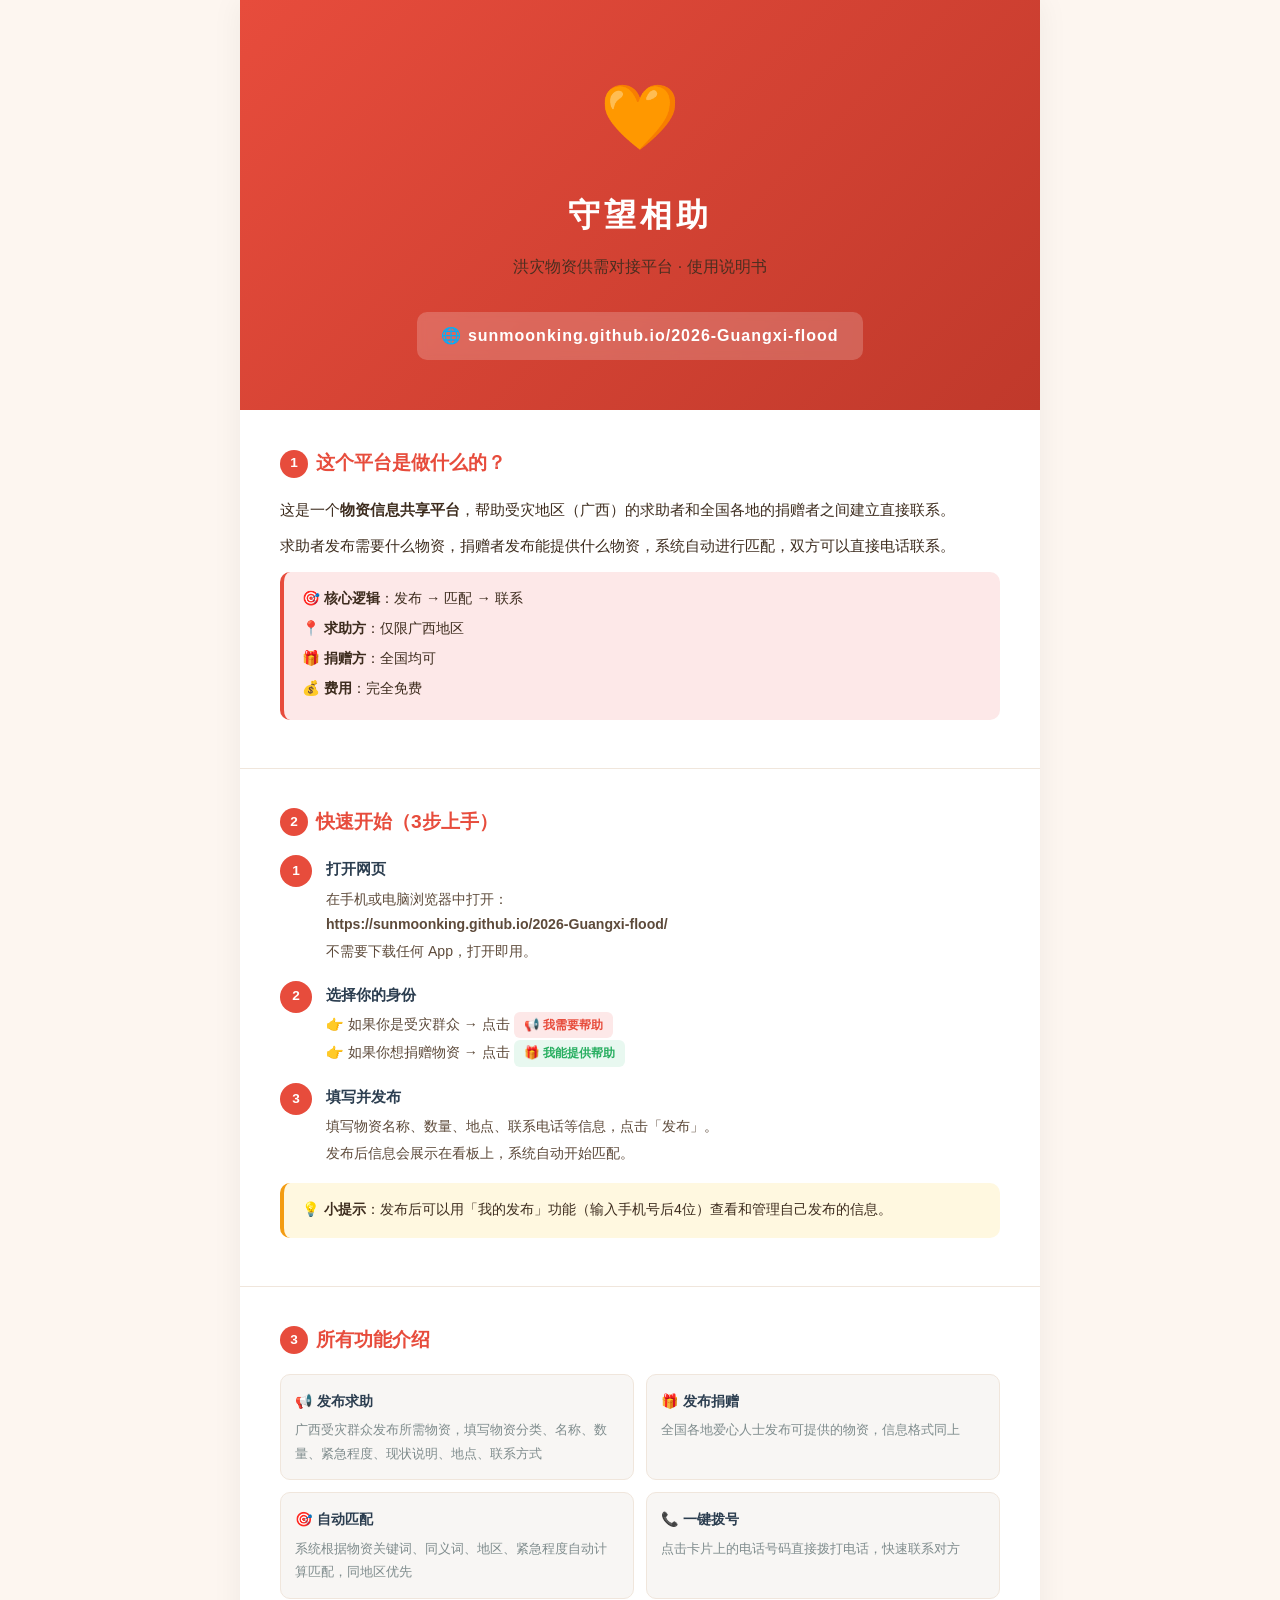
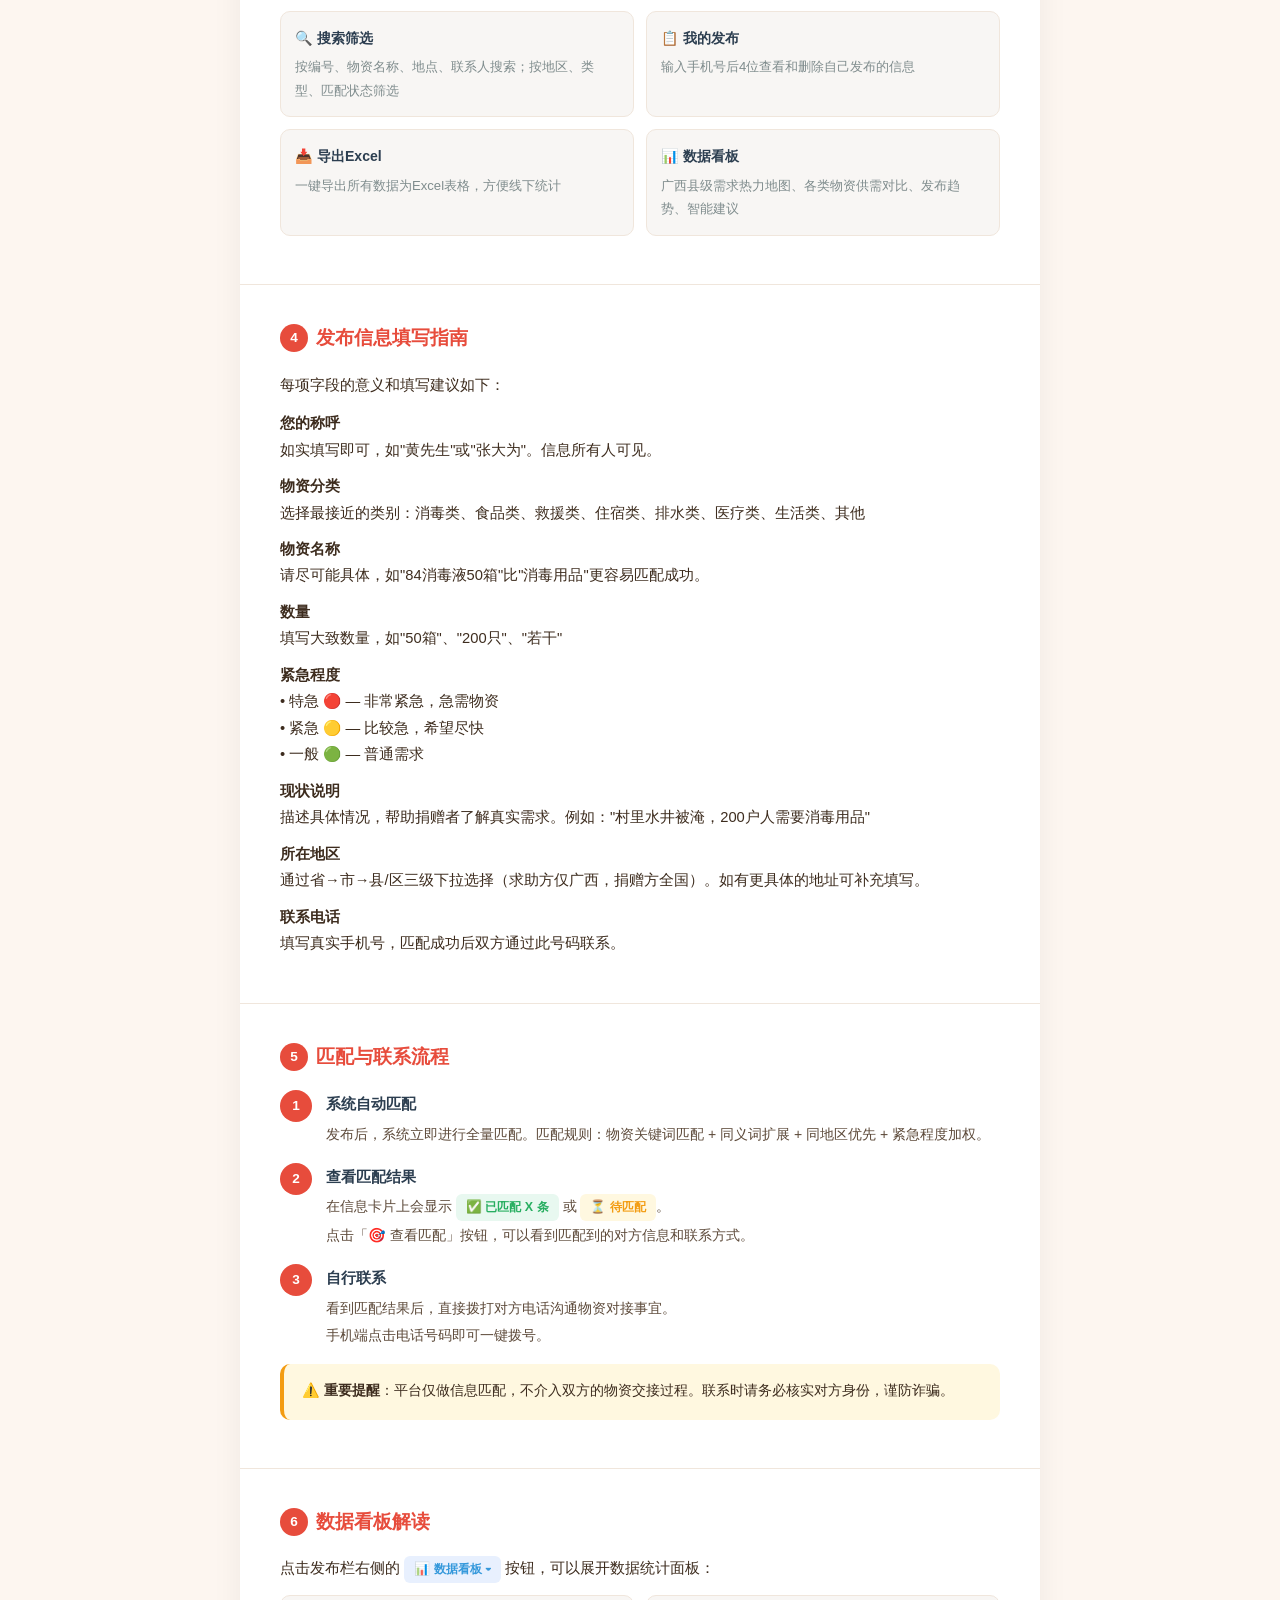
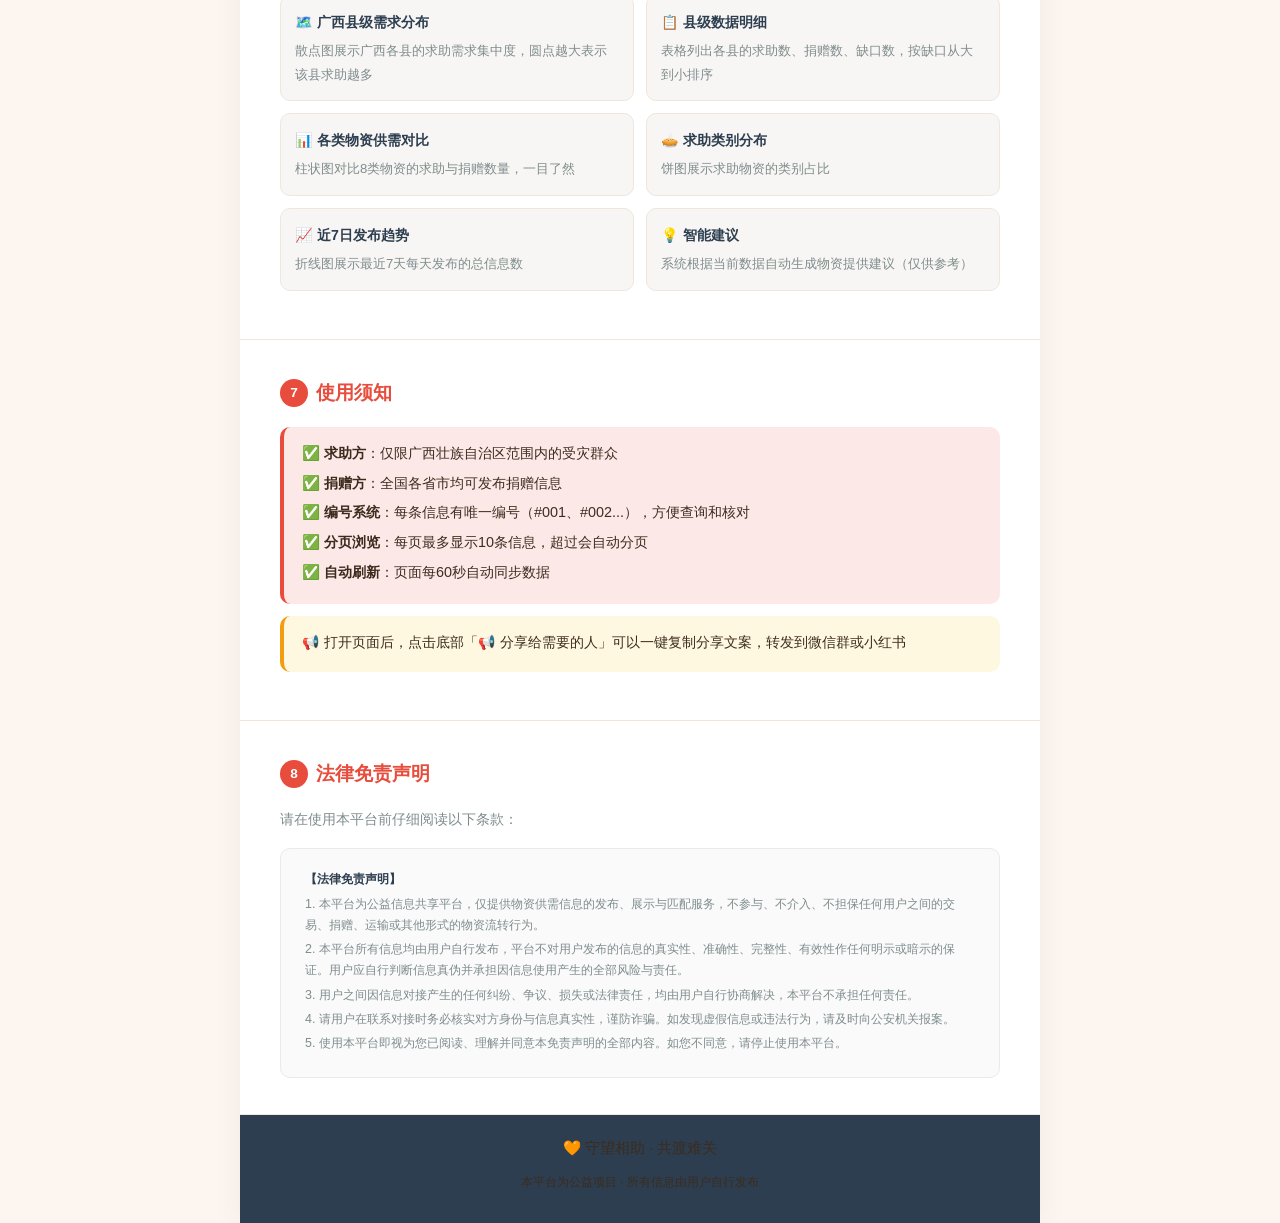
==== guide.html @ c0a6be1d "Add files via upload" ====
<!DOCTYPE html>
<html lang="zh-CN">
<head>
    <meta charset="UTF-8">
    <meta name="viewport" content="width=device-width, initial-scale=1.0">
    <title>使用指南 · 守望相助 · 洪灾供需对接平台</title>
    <style>
        * { margin: 0; padding: 0; box-sizing: border-box; }
        body {
            font-family: -apple-system, BlinkMacSystemFont, "PingFang SC", "Microsoft YaHei", sans-serif;
            background: #fdf6f0;
            color: #2c3e50;
            line-height: 1.8;
            padding: 0;
        }
        .page {
            max-width: 800px;
            margin: 0 auto;
            background: #fff;
            box-shadow: 0 0 30px rgba(0,0,0,0.06);
        }

        /* ===== Cover ===== */
        .cover {
            background: linear-gradient(135deg, #e74c3c, #c0392b);
            color: #fff;
            padding: 60px 40px 50px;
            text-align: center;
        }
        .cover-icon { font-size: 4rem; margin-bottom: 12px; }
        .cover h1 { font-size: 2rem; letter-spacing: 4px; font-weight: 800; margin-bottom: 8px; }
        .cover p { font-size: 1rem; opacity: 0.9; line-height: 1.8; }
        .cover .url-box {
            display: inline-block;
            margin-top: 20px;
            padding: 10px 24px;
            background: rgba(255,255,255,0.2);
            border-radius: 10px;
            font-size: 1rem;
            font-weight: 600;
            letter-spacing: 1px;
            backdrop-filter: blur(4px);
        }

        /* ===== Section ===== */
        .section { padding: 36px 40px; border-bottom: 1px solid #f0e6dc; }
        .section:last-child { border-bottom: none; }
        .section-title {
            font-size: 1.2rem;
            font-weight: 800;
            color: #e74c3c;
            margin-bottom: 16px;
            display: flex;
            align-items: center;
            gap: 8px;
        }
        .section-title .num {
            display: inline-flex;
            align-items: center;
            justify-content: center;
            width: 28px; height: 28px;
            background: #e74c3c;
            color: #fff;
            border-radius: 50%;
            font-size: 0.85rem;
            font-weight: 700;
        }
        .section-sub { font-size: 0.95rem; color: #7f8c8d; margin-bottom: 12px; }

        /* ===== Content ===== */
        p { font-size: 0.92rem; margin-bottom: 10px; color: #3d2c1e; }
        .highlight { background: #fde8e8; padding: 14px 18px; border-radius: 10px; margin: 12px 0; border-left: 4px solid #e74c3c; }
        .highlight p { margin-bottom: 4px; font-size: 0.9rem; }

        /* ===== Step ===== */
        .step { display: flex; gap: 14px; margin-bottom: 14px; align-items: flex-start; }
        .step-num {
            min-width: 32px; height: 32px;
            background: #e74c3c; color: #fff;
            border-radius: 50%;
            display: flex; align-items: center; justify-content: center;
            font-size: 0.85rem; font-weight: 700;
            flex-shrink: 0;
        }
        .step-content { flex: 1; }
        .step-content h4 { font-size: 0.95rem; font-weight: 700; margin-bottom: 4px; color: #2c3e50; }
        .step-content p { font-size: 0.88rem; color: #5d4a3a; margin-bottom: 2px; }

        /* ===== Badge ===== */
        .badge { display: inline-block; padding: 2px 10px; border-radius: 6px; font-size: 0.78rem; font-weight: 700; }
        .badge-red { background: #fde8e8; color: #e74c3c; }
        .badge-green { background: #e8f8f0; color: #27ae60; }
        .badge-yellow { background: #fff8e0; color: #f39c12; }
        .badge-blue { background: #e8f0fe; color: #3498db; }

        /* ===== Feature Grid ===== */
        .feature-grid { display: grid; grid-template-columns: 1fr 1fr; gap: 12px; margin: 12px 0; }
        .feature-card {
            background: #f8f6f4;
            border-radius: 10px;
            padding: 14px;
            border: 1px solid #f0e6dc;
        }
        .feature-card h5 { font-size: 0.88rem; font-weight: 700; margin-bottom: 4px; }
        .feature-card p { font-size: 0.82rem; color: #7f8c8d; margin-bottom: 0; }

        /* ===== Tip ===== */
        .tip {
            background: #fff8e0;
            padding: 14px 18px;
            border-radius: 10px;
            margin: 12px 0;
            border-left: 4px solid #f39c12;
        }
        .tip p { font-size: 0.88rem; margin-bottom: 2px; }

        /* ===== Disclaimer ===== */
        .disclaimer {
            background: #fafafa;
            padding: 20px 24px;
            border-radius: 10px;
            border: 1px solid #e8eaed;
            margin-top: 16px;
        }
        .disclaimer p { font-size: 0.78rem; color: #7f8c8d; line-height: 1.7; margin-bottom: 3px; }
        .disclaimer strong { color: #2c3e50; }

        /* ===== Footer ===== */
        .guide-footer {
            background: #2c3e50;
            color: rgba(255,255,255,0.7);
            text-align: center;
            padding: 20px;
            font-size: 0.82rem;
        }

        @media (max-width: 500px) {
            .section { padding: 24px 20px; }
            .cover { padding: 40px 20px; }
            .feature-grid { grid-template-columns: 1fr; }
        }
    </style>
</head>
<body>
    <div class="page">

        <!-- ====== 封面 ====== -->
        <div class="cover">
            <div class="cover-icon">🧡</div>
            <h1>守望相助</h1>
            <p>洪灾物资供需对接平台 · 使用说明书</p>
            <div class="url-box">🌐 sunmoonking.github.io/2026-Guangxi-flood</div>
        </div>

        <!-- ====== 1. 平台简介 ====== -->
        <div class="section">
            <div class="section-title"><span class="num">1</span> 这个平台是做什么的？</div>
            <p>这是一个<strong>物资信息共享平台</strong>，帮助受灾地区（广西）的求助者和全国各地的捐赠者之间建立直接联系。</p>
            <p>求助者发布需要什么物资，捐赠者发布能提供什么物资，系统自动进行匹配，双方可以直接电话联系。</p>
            <div class="highlight">
                <p>🎯 <strong>核心逻辑</strong>：发布 → 匹配 → 联系</p>
                <p>📍 <strong>求助方</strong>：仅限广西地区</p>
                <p>🎁 <strong>捐赠方</strong>：全国均可</p>
                <p>💰 <strong>费用</strong>：完全免费</p>
            </div>
        </div>

        <!-- ====== 2. 快速开始 ====== -->
        <div class="section">
            <div class="section-title"><span class="num">2</span> 快速开始（3步上手）</div>

            <div class="step">
                <div class="step-num">1</div>
                <div class="step-content">
                    <h4>打开网页</h4>
                    <p>在手机或电脑浏览器中打开：<br><strong>https://sunmoonking.github.io/2026-Guangxi-flood/</strong></p>
                    <p>不需要下载任何 App，打开即用。</p>
                </div>
            </div>

            <div class="step">
                <div class="step-num">2</div>
                <div class="step-content">
                    <h4>选择你的身份</h4>
                    <p>👉 如果你是受灾群众 → 点击 <span class="badge badge-red">📢 我需要帮助</span></p>
                    <p>👉 如果你想捐赠物资 → 点击 <span class="badge badge-green">🎁 我能提供帮助</span></p>
                </div>
            </div>

            <div class="step">
                <div class="step-num">3</div>
                <div class="step-content">
                    <h4>填写并发布</h4>
                    <p>填写物资名称、数量、地点、联系电话等信息，点击「发布」。</p>
                    <p>发布后信息会展示在看板上，系统自动开始匹配。</p>
                </div>
            </div>

            <div class="tip">
                <p>💡 <strong>小提示</strong>：发布后可以用「我的发布」功能（输入手机号后4位）查看和管理自己发布的信息。</p>
            </div>
        </div>

        <!-- ====== 3. 完整功能一览 ====== -->
        <div class="section">
            <div class="section-title"><span class="num">3</span> 所有功能介绍</div>
            <div class="feature-grid">
                <div class="feature-card">
                    <h5>📢 发布求助</h5>
                    <p>广西受灾群众发布所需物资，填写物资分类、名称、数量、紧急程度、现状说明、地点、联系方式</p>
                </div>
                <div class="feature-card">
                    <h5>🎁 发布捐赠</h5>
                    <p>全国各地爱心人士发布可提供的物资，信息格式同上</p>
                </div>
                <div class="feature-card">
                    <h5>🎯 自动匹配</h5>
                    <p>系统根据物资关键词、同义词、地区、紧急程度自动计算匹配，同地区优先</p>
                </div>
                <div class="feature-card">
                    <h5>📞 一键拨号</h5>
                    <p>点击卡片上的电话号码直接拨打电话，快速联系对方</p>
                </div>
                <div class="feature-card">
                    <h5>🔍 搜索筛选</h5>
                    <p>按编号、物资名称、地点、联系人搜索；按地区、类型、匹配状态筛选</p>
                </div>
                <div class="feature-card">
                    <h5>📋 我的发布</h5>
                    <p>输入手机号后4位查看和删除自己发布的信息</p>
                </div>
                <div class="feature-card">
                    <h5>📥 导出Excel</h5>
                    <p>一键导出所有数据为Excel表格，方便线下统计</p>
                </div>
                <div class="feature-card">
                    <h5>📊 数据看板</h5>
                    <p>广西县级需求热力地图、各类物资供需对比、发布趋势、智能建议</p>
                </div>
            </div>
        </div>

        <!-- ====== 4. 发布填写说明 ====== -->
        <div class="section">
            <div class="section-title"><span class="num">4</span> 发布信息填写指南</div>
            <p>每项字段的意义和填写建议如下：</p>

            <div style="margin-top:12px;">
                <p><strong>您的称呼</strong><br>如实填写即可，如"黄先生"或"张大为"。信息所有人可见。</p>
            </div>
            <div style="margin-top:10px;">
                <p><strong>物资分类</strong><br>选择最接近的类别：消毒类、食品类、救援类、住宿类、排水类、医疗类、生活类、其他</p>
            </div>
            <div style="margin-top:10px;">
                <p><strong>物资名称</strong><br>请尽可能具体，如"84消毒液50箱"比"消毒用品"更容易匹配成功。</p>
            </div>
            <div style="margin-top:10px;">
                <p><strong>数量</strong><br>填写大致数量，如"50箱"、"200只"、"若干"</p>
            </div>
            <div style="margin-top:10px;">
                <p><strong>紧急程度</strong><br>• 特急 🔴 — 非常紧急，急需物资<br>• 紧急 🟡 — 比较急，希望尽快<br>• 一般 🟢 — 普通需求</p>
            </div>
            <div style="margin-top:10px;">
                <p><strong>现状说明</strong><br>描述具体情况，帮助捐赠者了解真实需求。例如："村里水井被淹，200户人需要消毒用品"</p>
            </div>
            <div style="margin-top:10px;">
                <p><strong>所在地区</strong><br>通过省→市→县/区三级下拉选择（求助方仅广西，捐赠方全国）。如有更具体的地址可补充填写。</p>
            </div>
            <div style="margin-top:10px;">
                <p><strong>联系电话</strong><br>填写真实手机号，匹配成功后双方通过此号码联系。</p>
            </div>
        </div>

        <!-- ====== 5. 匹配与联系 ====== -->
        <div class="section">
            <div class="section-title"><span class="num">5</span> 匹配与联系流程</div>

            <div class="step">
                <div class="step-num">1</div>
                <div class="step-content">
                    <h4>系统自动匹配</h4>
                    <p>发布后，系统立即进行全量匹配。匹配规则：物资关键词匹配 + 同义词扩展 + 同地区优先 + 紧急程度加权。</p>
                </div>
            </div>
            <div class="step">
                <div class="step-num">2</div>
                <div class="step-content">
                    <h4>查看匹配结果</h4>
                    <p>在信息卡片上会显示 <span class="badge badge-green">✅ 已匹配 X 条</span> 或 <span class="badge badge-yellow">⏳ 待匹配</span>。</p>
                    <p>点击「🎯 查看匹配」按钮，可以看到匹配到的对方信息和联系方式。</p>
                </div>
            </div>
            <div class="step">
                <div class="step-num">3</div>
                <div class="step-content">
                    <h4>自行联系</h4>
                    <p>看到匹配结果后，直接拨打对方电话沟通物资对接事宜。</p>
                    <p>手机端点击电话号码即可一键拨号。</p>
                </div>
            </div>

            <div class="tip">
                <p>⚠️ <strong>重要提醒</strong>：平台仅做信息匹配，不介入双方的物资交接过程。联系时请务必核实对方身份，谨防诈骗。</p>
            </div>
        </div>

        <!-- ====== 6. 数据看板 ====== -->
        <div class="section">
            <div class="section-title"><span class="num">6</span> 数据看板解读</div>
            <p>点击发布栏右侧的 <span class="badge badge-blue">📊 数据看板 ▾</span> 按钮，可以展开数据统计面板：</p>

            <div class="feature-grid">
                <div class="feature-card">
                    <h5>🗺️ 广西县级需求分布</h5>
                    <p>散点图展示广西各县的求助需求集中度，圆点越大表示该县求助越多</p>
                </div>
                <div class="feature-card">
                    <h5>📋 县级数据明细</h5>
                    <p>表格列出各县的求助数、捐赠数、缺口数，按缺口从大到小排序</p>
                </div>
                <div class="feature-card">
                    <h5>📊 各类物资供需对比</h5>
                    <p>柱状图对比8类物资的求助与捐赠数量，一目了然</p>
                </div>
                <div class="feature-card">
                    <h5>🥧 求助类别分布</h5>
                    <p>饼图展示求助物资的类别占比</p>
                </div>
                <div class="feature-card">
                    <h5>📈 近7日发布趋势</h5>
                    <p>折线图展示最近7天每天发布的总信息数</p>
                </div>
                <div class="feature-card">
                    <h5>💡 智能建议</h5>
                    <p>系统根据当前数据自动生成物资提供建议（仅供参考）</p>
                </div>
            </div>
        </div>

        <!-- ====== 7. 重要提醒 ====== -->
        <div class="section">
            <div class="section-title"><span class="num">7</span> 使用须知</div>

            <div class="highlight">
                <p>✅ <strong>求助方</strong>：仅限广西壮族自治区范围内的受灾群众</p>
                <p>✅ <strong>捐赠方</strong>：全国各省市均可发布捐赠信息</p>
                <p>✅ <strong>编号系统</strong>：每条信息有唯一编号（#001、#002...），方便查询和核对</p>
                <p>✅ <strong>分页浏览</strong>：每页最多显示10条信息，超过会自动分页</p>
                <p>✅ <strong>自动刷新</strong>：页面每60秒自动同步数据</p>
            </div>

            <div class="tip">
                <p>📢 打开页面后，点击底部「📢 分享给需要的人」可以一键复制分享文案，转发到微信群或小红书</p>
            </div>
        </div>

        <!-- ====== 8. 法律免责声明 ====== -->
        <div class="section">
            <div class="section-title"><span class="num">8</span> 法律免责声明</div>
            <p style="font-size:0.88rem; color:#7f8c8d;">请在使用本平台前仔细阅读以下条款：</p>

            <div class="disclaimer">
                <p><strong>【法律免责声明】</strong></p>
                <p>1. 本平台为公益信息共享平台，仅提供物资供需信息的发布、展示与匹配服务，不参与、不介入、不担保任何用户之间的交易、捐赠、运输或其他形式的物资流转行为。</p>
                <p>2. 本平台所有信息均由用户自行发布，平台不对用户发布的信息的真实性、准确性、完整性、有效性作任何明示或暗示的保证。用户应自行判断信息真伪并承担因信息使用产生的全部风险与责任。</p>
                <p>3. 用户之间因信息对接产生的任何纠纷、争议、损失或法律责任，均由用户自行协商解决，本平台不承担任何责任。</p>
                <p>4. 请用户在联系对接时务必核实对方身份与信息真实性，谨防诈骗。如发现虚假信息或违法行为，请及时向公安机关报案。</p>
                <p>5. 使用本平台即视为您已阅读、理解并同意本免责声明的全部内容。如您不同意，请停止使用本平台。</p>
            </div>
        </div>

        <!-- ====== 页脚 ====== -->
        <div class="guide-footer">
            <p>🧡 守望相助 · 共渡难关</p>
            <p style="margin-top:4px; font-size:0.75rem;">本平台为公益项目 · 所有信息由用户自行发布</p>
        </div>

    </div>
</body>
</html>
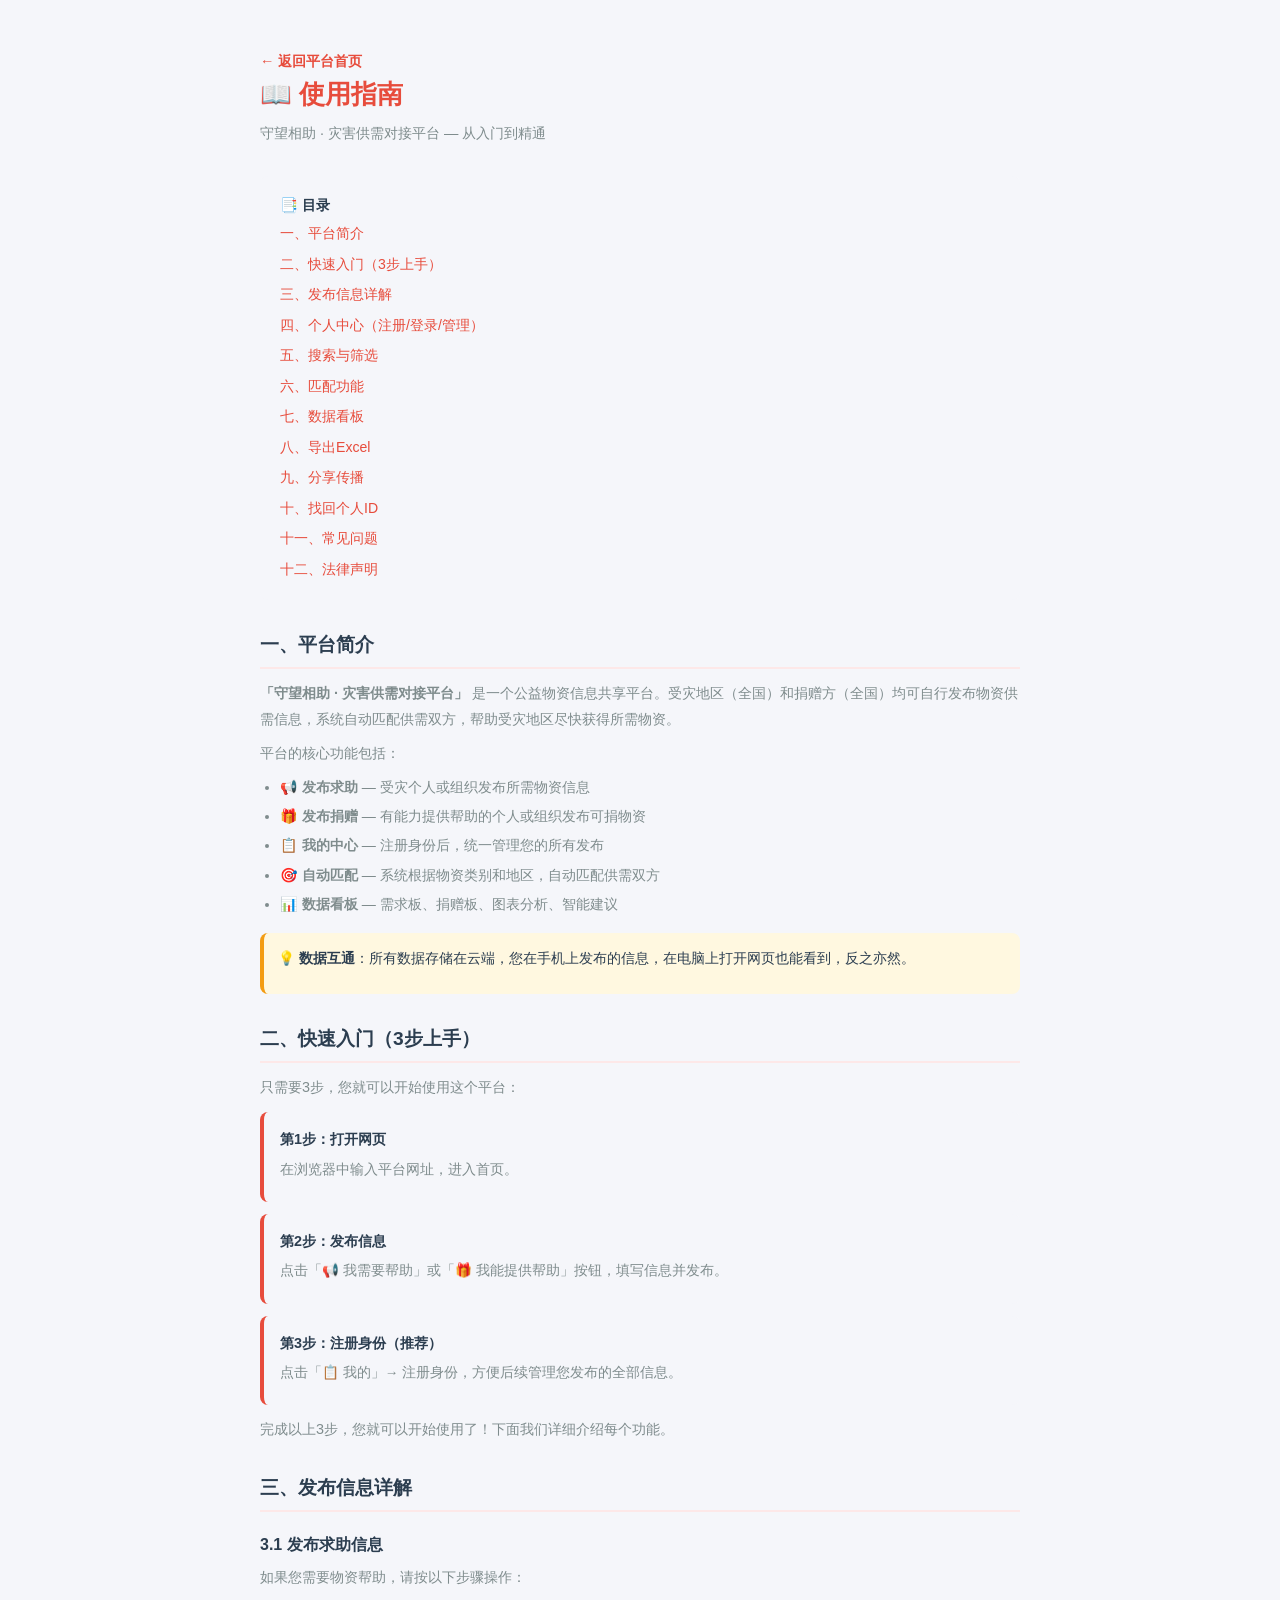
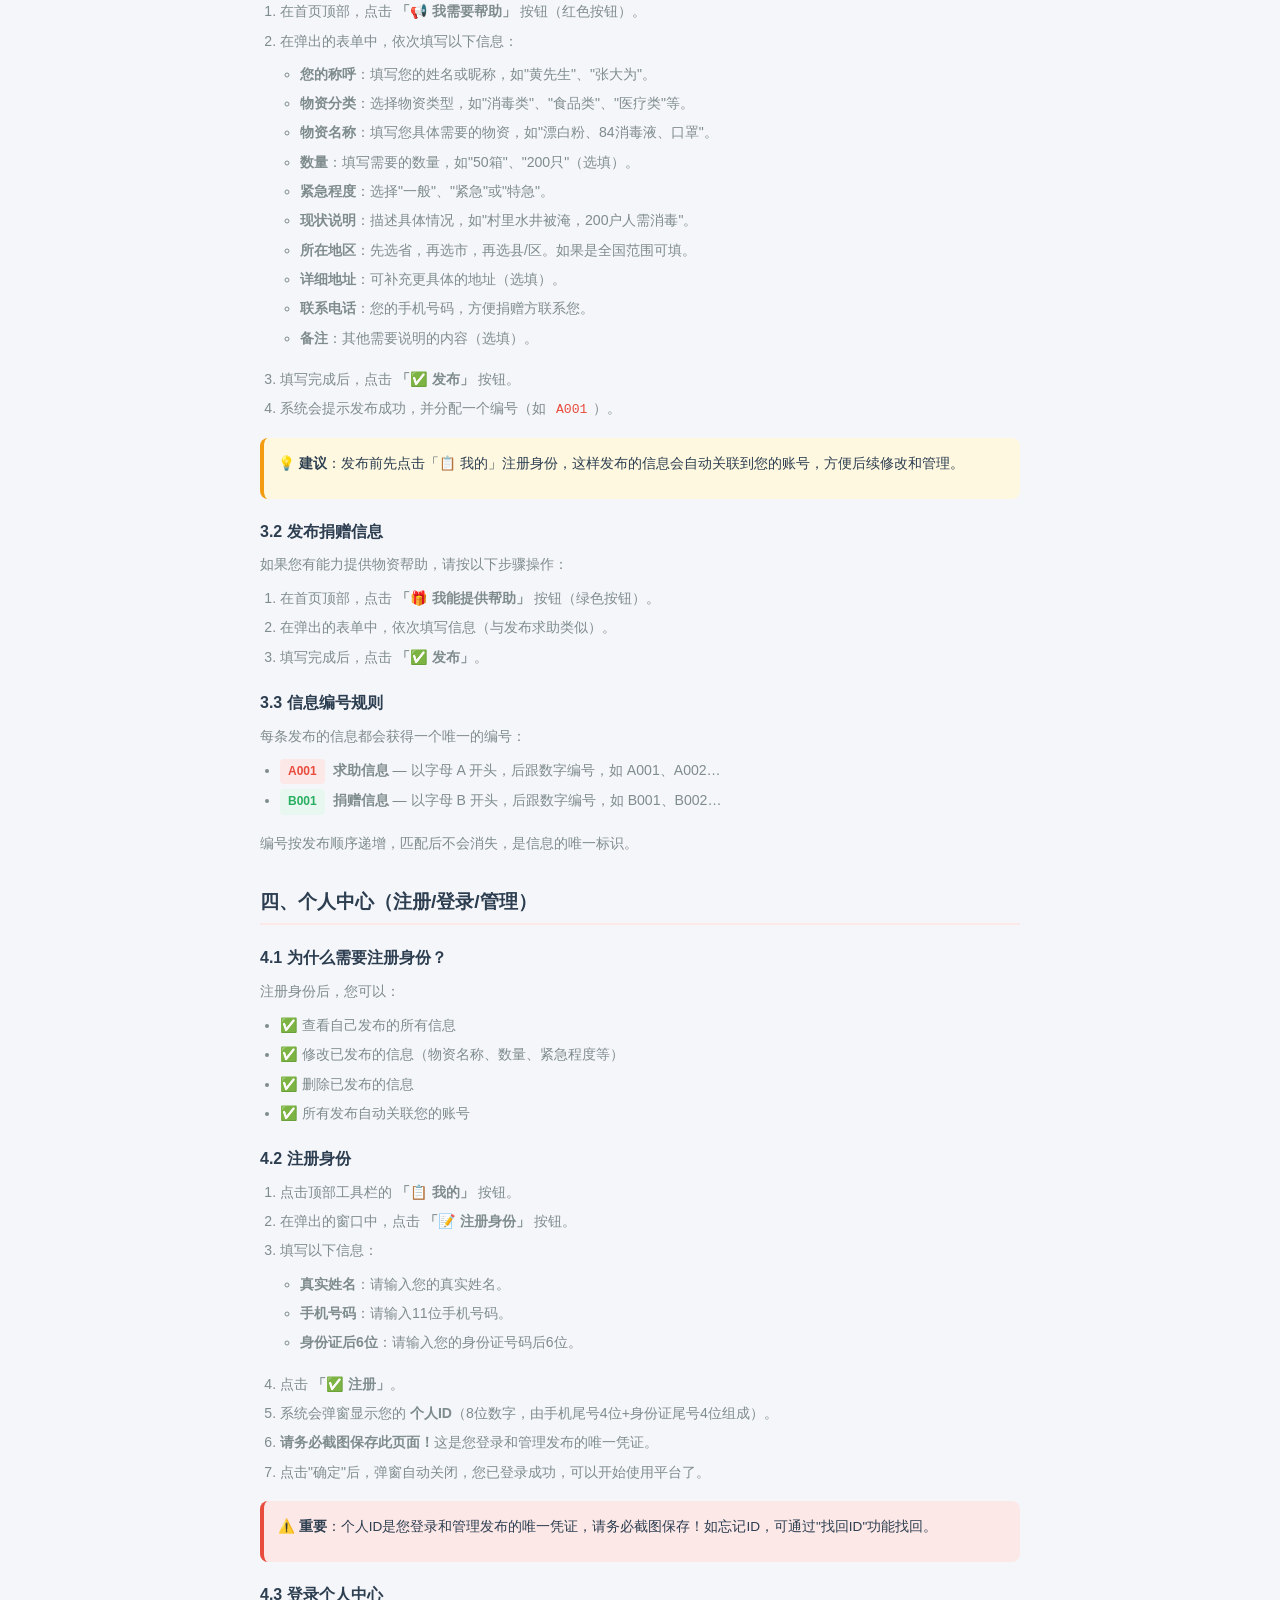
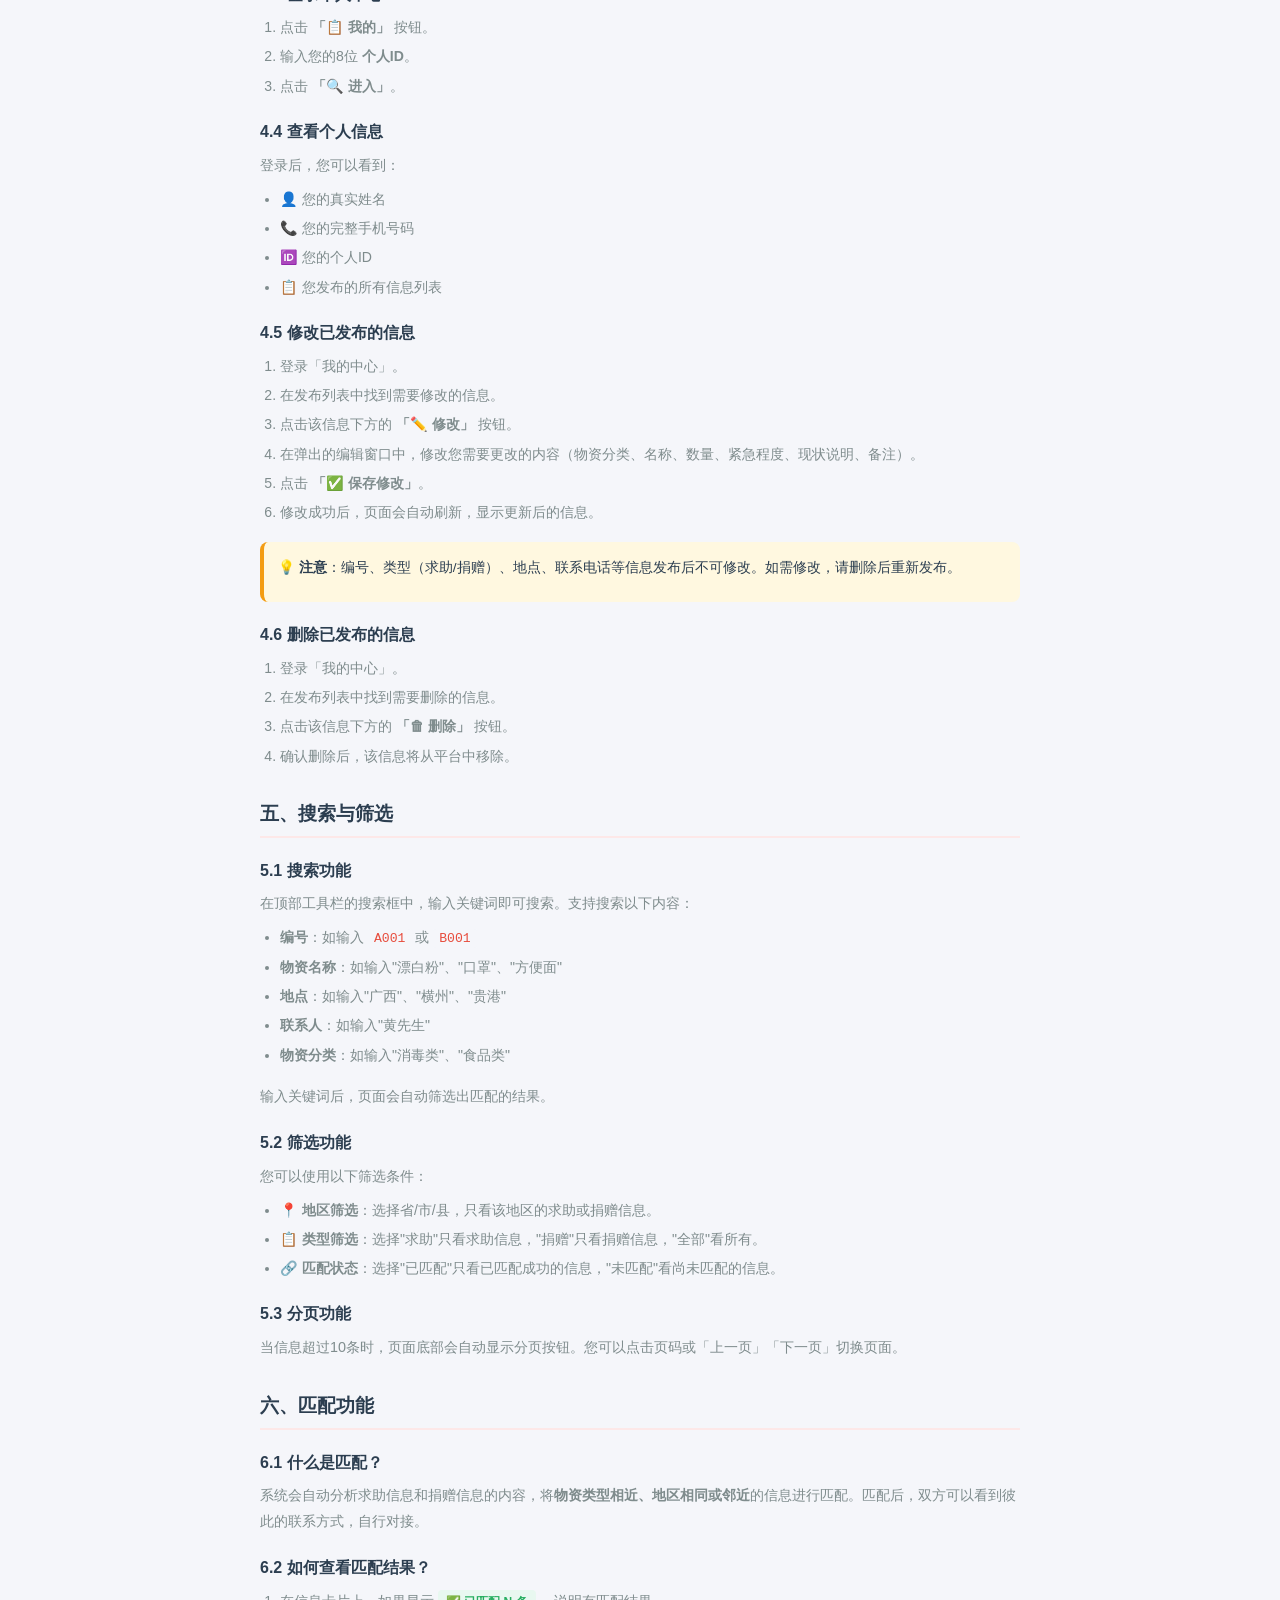
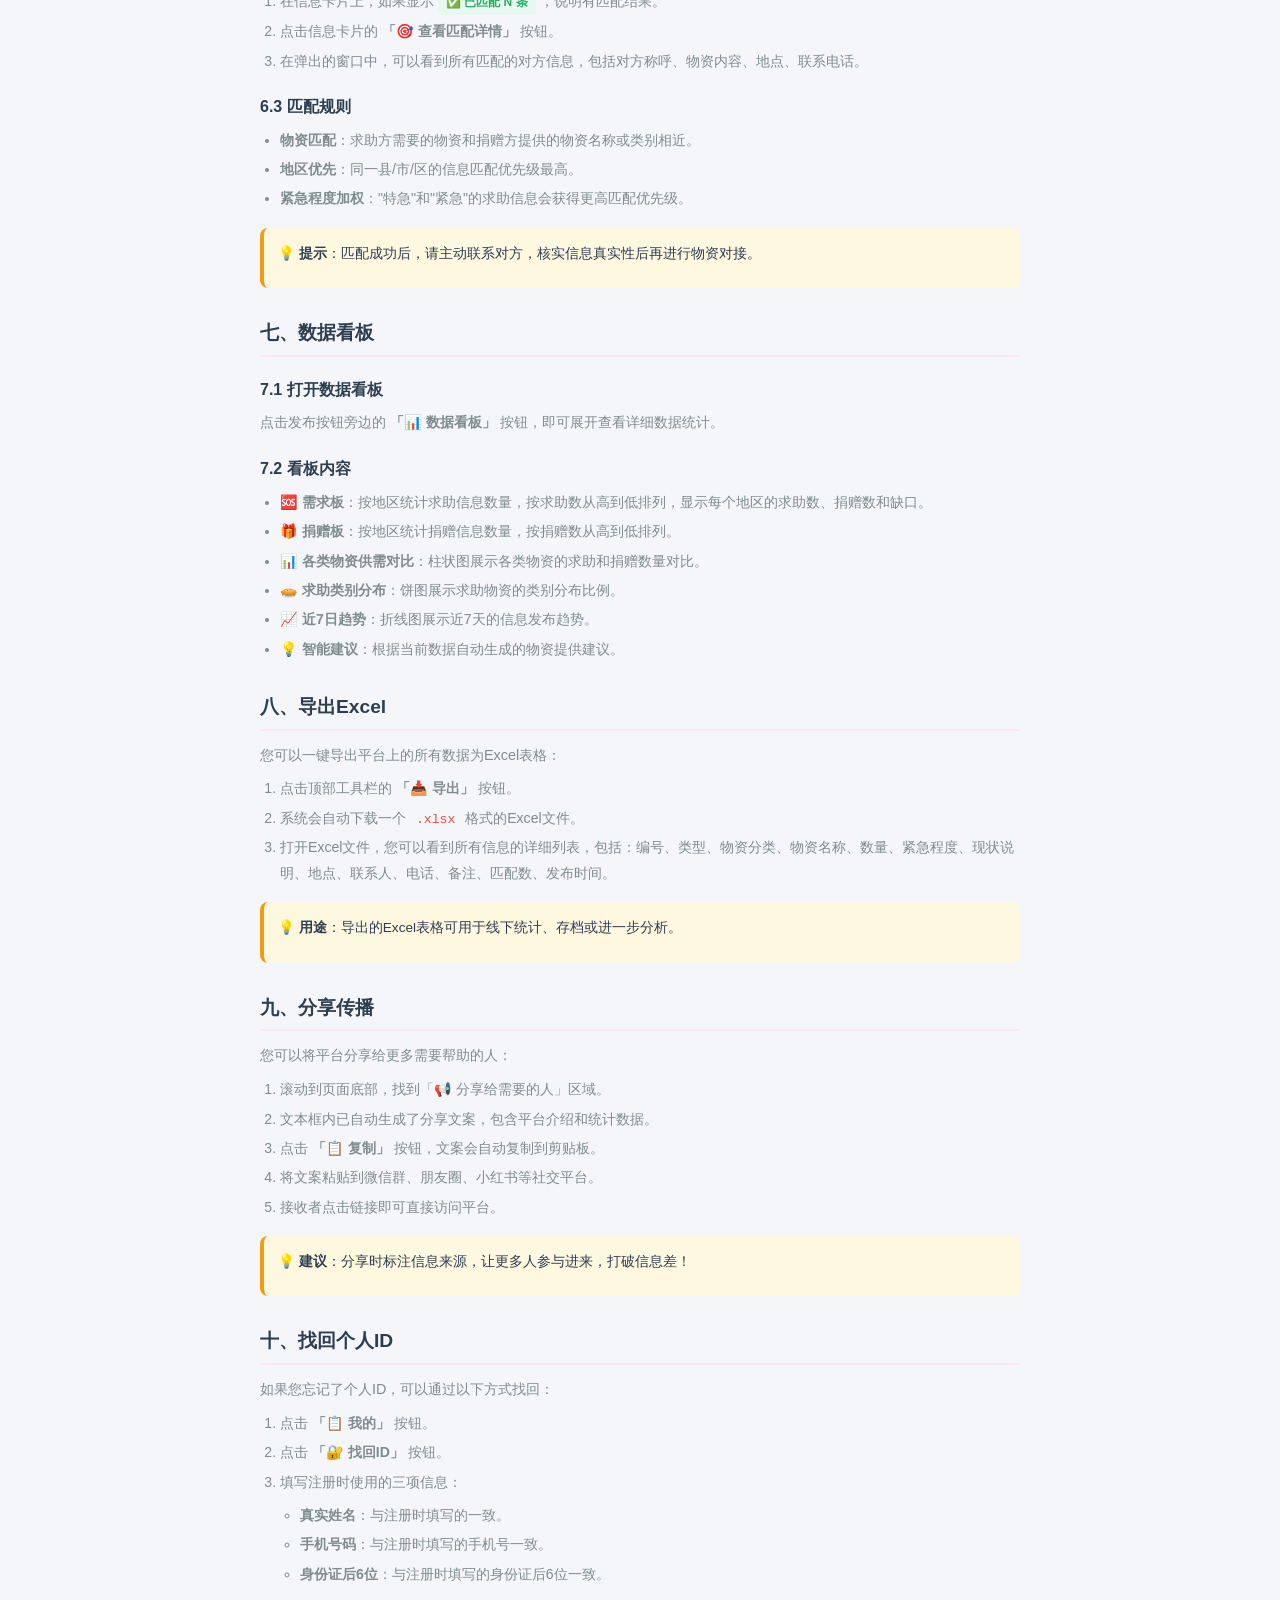
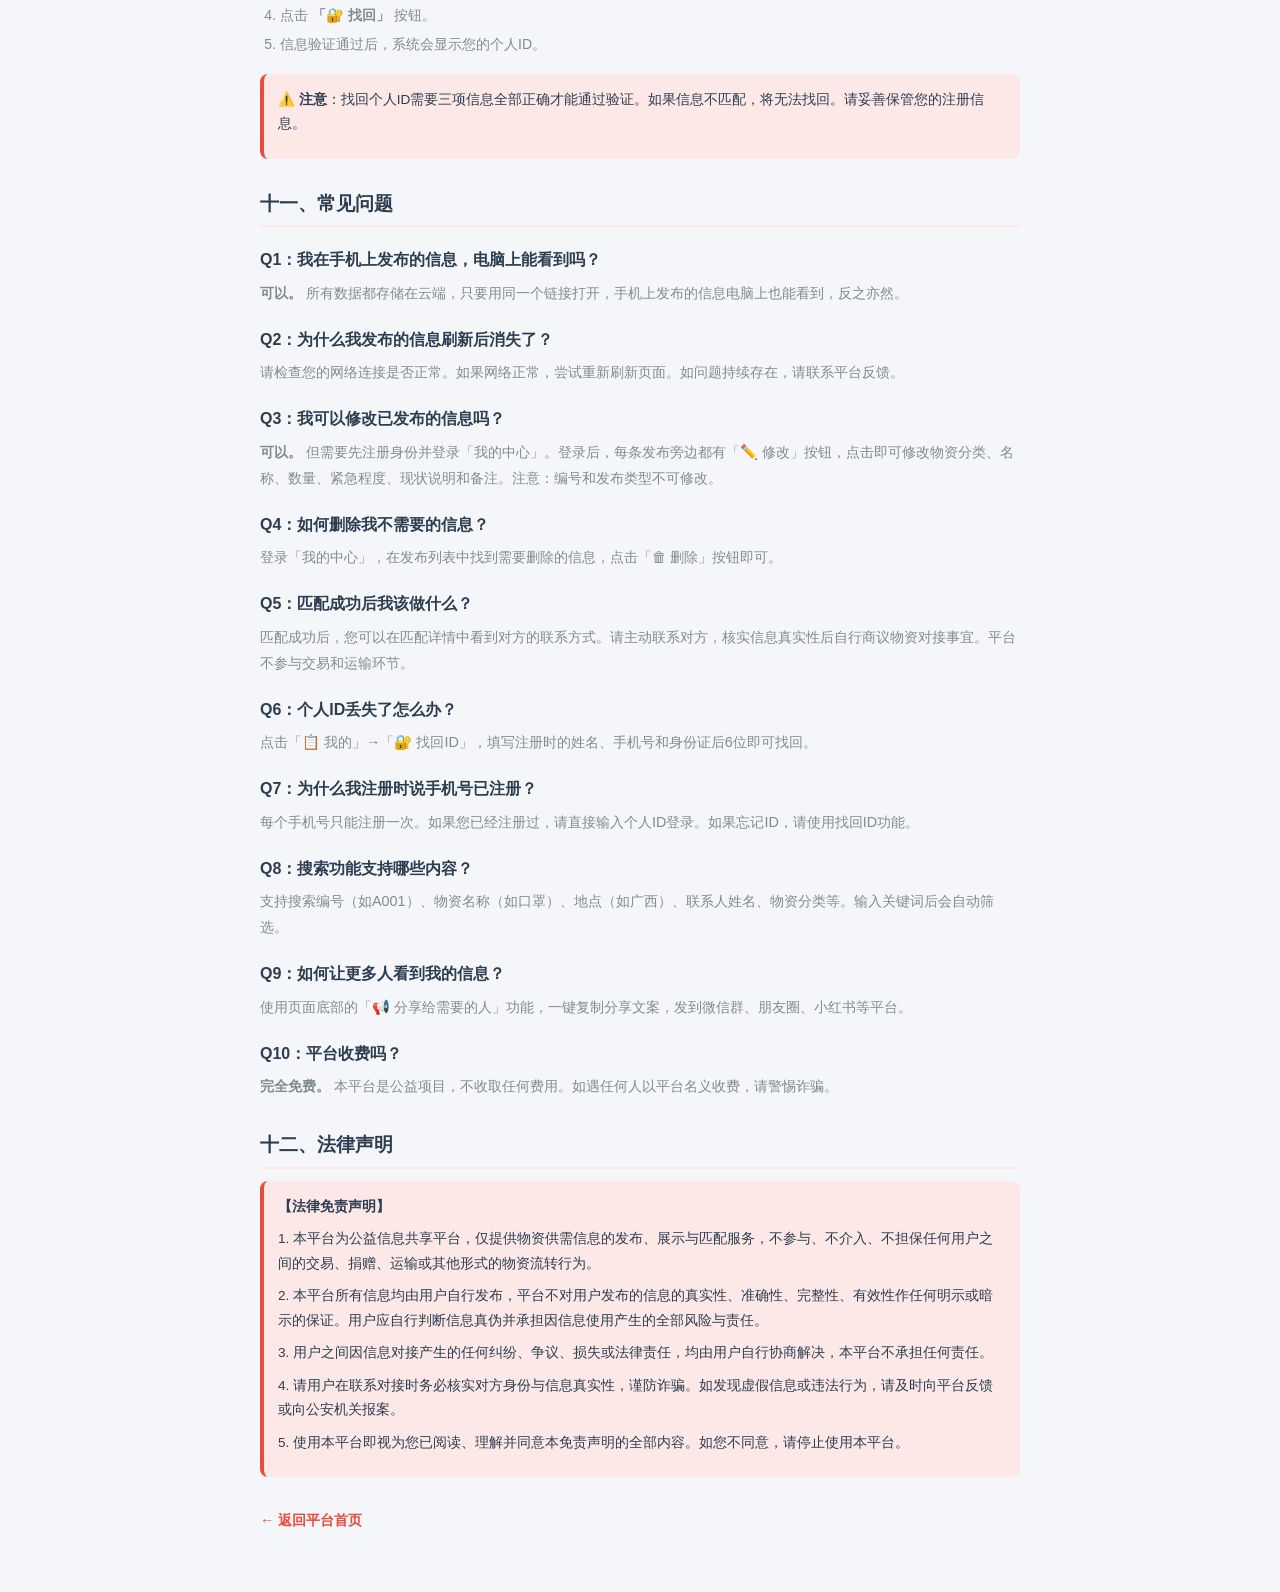
==== commit 3ba686ab: "Update guide.html" ====
--- a/guide.html
+++ b/guide.html
@@ -1,380 +1,345 @@
 <!DOCTYPE html>
 <html lang="zh-CN">
 <head>
-    <meta charset="UTF-8">
-    <meta name="viewport" content="width=device-width, initial-scale=1.0">
-    <title>使用指南 · 守望相助 · 洪灾供需对接平台</title>
-    <style>
-        * { margin: 0; padding: 0; box-sizing: border-box; }
-        body {
-            font-family: -apple-system, BlinkMacSystemFont, "PingFang SC", "Microsoft YaHei", sans-serif;
-            background: #fdf6f0;
-            color: #2c3e50;
-            line-height: 1.8;
-            padding: 0;
-        }
-        .page {
-            max-width: 800px;
-            margin: 0 auto;
-            background: #fff;
-            box-shadow: 0 0 30px rgba(0,0,0,0.06);
-        }
-
-        /* ===== Cover ===== */
-        .cover {
-            background: linear-gradient(135deg, #e74c3c, #c0392b);
-            color: #fff;
-            padding: 60px 40px 50px;
-            text-align: center;
-        }
-        .cover-icon { font-size: 4rem; margin-bottom: 12px; }
-        .cover h1 { font-size: 2rem; letter-spacing: 4px; font-weight: 800; margin-bottom: 8px; }
-        .cover p { font-size: 1rem; opacity: 0.9; line-height: 1.8; }
-        .cover .url-box {
-            display: inline-block;
-            margin-top: 20px;
-            padding: 10px 24px;
-            background: rgba(255,255,255,0.2);
-            border-radius: 10px;
-            font-size: 1rem;
-            font-weight: 600;
-            letter-spacing: 1px;
-            backdrop-filter: blur(4px);
-        }
-
-        /* ===== Section ===== */
-        .section { padding: 36px 40px; border-bottom: 1px solid #f0e6dc; }
-        .section:last-child { border-bottom: none; }
-        .section-title {
-            font-size: 1.2rem;
-            font-weight: 800;
-            color: #e74c3c;
-            margin-bottom: 16px;
-            display: flex;
-            align-items: center;
-            gap: 8px;
-        }
-        .section-title .num {
-            display: inline-flex;
-            align-items: center;
-            justify-content: center;
-            width: 28px; height: 28px;
-            background: #e74c3c;
-            color: #fff;
-            border-radius: 50%;
-            font-size: 0.85rem;
-            font-weight: 700;
-        }
-        .section-sub { font-size: 0.95rem; color: #7f8c8d; margin-bottom: 12px; }
-
-        /* ===== Content ===== */
-        p { font-size: 0.92rem; margin-bottom: 10px; color: #3d2c1e; }
-        .highlight { background: #fde8e8; padding: 14px 18px; border-radius: 10px; margin: 12px 0; border-left: 4px solid #e74c3c; }
-        .highlight p { margin-bottom: 4px; font-size: 0.9rem; }
-
-        /* ===== Step ===== */
-        .step { display: flex; gap: 14px; margin-bottom: 14px; align-items: flex-start; }
-        .step-num {
-            min-width: 32px; height: 32px;
-            background: #e74c3c; color: #fff;
-            border-radius: 50%;
-            display: flex; align-items: center; justify-content: center;
-            font-size: 0.85rem; font-weight: 700;
-            flex-shrink: 0;
-        }
-        .step-content { flex: 1; }
-        .step-content h4 { font-size: 0.95rem; font-weight: 700; margin-bottom: 4px; color: #2c3e50; }
-        .step-content p { font-size: 0.88rem; color: #5d4a3a; margin-bottom: 2px; }
-
-        /* ===== Badge ===== */
-        .badge { display: inline-block; padding: 2px 10px; border-radius: 6px; font-size: 0.78rem; font-weight: 700; }
-        .badge-red { background: #fde8e8; color: #e74c3c; }
-        .badge-green { background: #e8f8f0; color: #27ae60; }
-        .badge-yellow { background: #fff8e0; color: #f39c12; }
-        .badge-blue { background: #e8f0fe; color: #3498db; }
-
-        /* ===== Feature Grid ===== */
-        .feature-grid { display: grid; grid-template-columns: 1fr 1fr; gap: 12px; margin: 12px 0; }
-        .feature-card {
-            background: #f8f6f4;
-            border-radius: 10px;
-            padding: 14px;
-            border: 1px solid #f0e6dc;
-        }
-        .feature-card h5 { font-size: 0.88rem; font-weight: 700; margin-bottom: 4px; }
-        .feature-card p { font-size: 0.82rem; color: #7f8c8d; margin-bottom: 0; }
-
-        /* ===== Tip ===== */
-        .tip {
-            background: #fff8e0;
-            padding: 14px 18px;
-            border-radius: 10px;
-            margin: 12px 0;
-            border-left: 4px solid #f39c12;
-        }
-        .tip p { font-size: 0.88rem; margin-bottom: 2px; }
-
-        /* ===== Disclaimer ===== */
-        .disclaimer {
-            background: #fafafa;
-            padding: 20px 24px;
-            border-radius: 10px;
-            border: 1px solid #e8eaed;
-            margin-top: 16px;
-        }
-        .disclaimer p { font-size: 0.78rem; color: #7f8c8d; line-height: 1.7; margin-bottom: 3px; }
-        .disclaimer strong { color: #2c3e50; }
-
-        /* ===== Footer ===== */
-        .guide-footer {
-            background: #2c3e50;
-            color: rgba(255,255,255,0.7);
-            text-align: center;
-            padding: 20px;
-            font-size: 0.82rem;
-        }
-
-        @media (max-width: 500px) {
-            .section { padding: 24px 20px; }
-            .cover { padding: 40px 20px; }
-            .feature-grid { grid-template-columns: 1fr; }
-        }
-    </style>
+<meta charset="UTF-8">
+<meta name="viewport" content="width=device-width,initial-scale=1.0">
+<title>使用指南 · 守望相助 · 灾害供需对接平台</title>
+<link rel="stylesheet" href="css/main.css">
+<style>
+.guide { max-width: 800px; margin: 0 auto; padding: 30px 20px 60px; }
+.guide h1 { font-size: 1.6rem; color: var(--primary); margin-bottom: 6px; }
+.guide .subtitle { color: var(--text-light); font-size: .9rem; margin-bottom: 30px; }
+.guide h2 { font-size: 1.2rem; color: var(--text); margin: 30px 0 12px; padding-bottom: 6px; border-bottom: 2px solid var(--primary-light); }
+.guide h3 { font-size: 1rem; color: var(--text); margin: 20px 0 8px; }
+.guide p { font-size: .9rem; line-height: 1.8; color: var(--text-light); margin-bottom: 8px; }
+.guide ul, .guide ol { margin: 8px 0 16px 20px; }
+.guide li { font-size: .88rem; line-height: 1.8; color: var(--text-light); margin-bottom: 4px; }
+.guide .step-box { background: var(--bg); border-radius: var(--radius-sm); padding: 16px; margin: 12px 0; border-left: 4px solid var(--primary); }
+.guide .step-box h4 { font-size: .9rem; color: var(--text); margin-bottom: 6px; }
+.guide .step-box p { font-size: .85rem; margin-bottom: 4px; }
+.guide .tip-box { background: var(--warning-light); border-radius: var(--radius-sm); padding: 14px; margin: 12px 0; border-left: 4px solid var(--warning); }
+.guide .tip-box p { font-size: .85rem; color: var(--text); }
+.guide .warning-box { background: var(--primary-light); border-radius: var(--radius-sm); padding: 14px; margin: 12px 0; border-left: 4px solid var(--primary); }
+.guide .warning-box p { font-size: .85rem; color: var(--text); }
+.guide .back-link { display: inline-block; margin-top: 20px; color: var(--primary); font-size: .9rem; text-decoration: none; font-weight: 600; }
+.guide .back-link:hover { text-decoration: underline; }
+.guide .toc { background: var(--bg); border-radius: var(--radius-sm); padding: 16px 20px; margin: 20px 0; }
+.guide .toc a { display: block; padding: 4px 0; color: var(--primary); font-size: .88rem; text-decoration: none; }
+.guide .toc a:hover { text-decoration: underline; }
+.guide code { background: var(--bg); padding: 2px 6px; border-radius: 3px; font-size: .82rem; color: var(--primary); }
+.guide .tag { display: inline-block; padding: 2px 8px; border-radius: 4px; font-size: .75rem; font-weight: 600; margin-right: 4px; }
+.tag-red { background: var(--primary-light); color: var(--primary); }
+.tag-green { background: var(--success-light); color: var(--success); }
+.tag-yellow { background: var(--warning-light); color: var(--warning); }
+@media (max-width:600px) { .guide { padding: 20px 14px 40px; } }
+</style>
 </head>
-<body>
-    <div class="page">
-
-        <!-- ====== 封面 ====== -->
-        <div class="cover">
-            <div class="cover-icon">🧡</div>
-            <h1>守望相助</h1>
-            <p>洪灾物资供需对接平台 · 使用说明书</p>
-            <div class="url-box">🌐 sunmoonking.github.io/2026-Guangxi-flood</div>
-        </div>
-
-        <!-- ====== 1. 平台简介 ====== -->
-        <div class="section">
-            <div class="section-title"><span class="num">1</span> 这个平台是做什么的？</div>
-            <p>这是一个<strong>物资信息共享平台</strong>，帮助受灾地区（广西）的求助者和全国各地的捐赠者之间建立直接联系。</p>
-            <p>求助者发布需要什么物资，捐赠者发布能提供什么物资，系统自动进行匹配，双方可以直接电话联系。</p>
-            <div class="highlight">
-                <p>🎯 <strong>核心逻辑</strong>：发布 → 匹配 → 联系</p>
-                <p>📍 <strong>求助方</strong>：仅限广西地区</p>
-                <p>🎁 <strong>捐赠方</strong>：全国均可</p>
-                <p>💰 <strong>费用</strong>：完全免费</p>
-            </div>
-        </div>
-
-        <!-- ====== 2. 快速开始 ====== -->
-        <div class="section">
-            <div class="section-title"><span class="num">2</span> 快速开始（3步上手）</div>
-
-            <div class="step">
-                <div class="step-num">1</div>
-                <div class="step-content">
-                    <h4>打开网页</h4>
-                    <p>在手机或电脑浏览器中打开：<br><strong>https://sunmoonking.github.io/2026-Guangxi-flood/</strong></p>
-                    <p>不需要下载任何 App，打开即用。</p>
-                </div>
-            </div>
-
-            <div class="step">
-                <div class="step-num">2</div>
-                <div class="step-content">
-                    <h4>选择你的身份</h4>
-                    <p>👉 如果你是受灾群众 → 点击 <span class="badge badge-red">📢 我需要帮助</span></p>
-                    <p>👉 如果你想捐赠物资 → 点击 <span class="badge badge-green">🎁 我能提供帮助</span></p>
-                </div>
-            </div>
-
-            <div class="step">
-                <div class="step-num">3</div>
-                <div class="step-content">
-                    <h4>填写并发布</h4>
-                    <p>填写物资名称、数量、地点、联系电话等信息，点击「发布」。</p>
-                    <p>发布后信息会展示在看板上，系统自动开始匹配。</p>
-                </div>
-            </div>
-
-            <div class="tip">
-                <p>💡 <strong>小提示</strong>：发布后可以用「我的发布」功能（输入手机号后4位）查看和管理自己发布的信息。</p>
-            </div>
-        </div>
-
-        <!-- ====== 3. 完整功能一览 ====== -->
-        <div class="section">
-            <div class="section-title"><span class="num">3</span> 所有功能介绍</div>
-            <div class="feature-grid">
-                <div class="feature-card">
-                    <h5>📢 发布求助</h5>
-                    <p>广西受灾群众发布所需物资，填写物资分类、名称、数量、紧急程度、现状说明、地点、联系方式</p>
-                </div>
-                <div class="feature-card">
-                    <h5>🎁 发布捐赠</h5>
-                    <p>全国各地爱心人士发布可提供的物资，信息格式同上</p>
-                </div>
-                <div class="feature-card">
-                    <h5>🎯 自动匹配</h5>
-                    <p>系统根据物资关键词、同义词、地区、紧急程度自动计算匹配，同地区优先</p>
-                </div>
-                <div class="feature-card">
-                    <h5>📞 一键拨号</h5>
-                    <p>点击卡片上的电话号码直接拨打电话，快速联系对方</p>
-                </div>
-                <div class="feature-card">
-                    <h5>🔍 搜索筛选</h5>
-                    <p>按编号、物资名称、地点、联系人搜索；按地区、类型、匹配状态筛选</p>
-                </div>
-                <div class="feature-card">
-                    <h5>📋 我的发布</h5>
-                    <p>输入手机号后4位查看和删除自己发布的信息</p>
-                </div>
-                <div class="feature-card">
-                    <h5>📥 导出Excel</h5>
-                    <p>一键导出所有数据为Excel表格，方便线下统计</p>
-                </div>
-                <div class="feature-card">
-                    <h5>📊 数据看板</h5>
-                    <p>广西县级需求热力地图、各类物资供需对比、发布趋势、智能建议</p>
-                </div>
-            </div>
-        </div>
-
-        <!-- ====== 4. 发布填写说明 ====== -->
-        <div class="section">
-            <div class="section-title"><span class="num">4</span> 发布信息填写指南</div>
-            <p>每项字段的意义和填写建议如下：</p>
-
-            <div style="margin-top:12px;">
-                <p><strong>您的称呼</strong><br>如实填写即可，如"黄先生"或"张大为"。信息所有人可见。</p>
-            </div>
-            <div style="margin-top:10px;">
-                <p><strong>物资分类</strong><br>选择最接近的类别：消毒类、食品类、救援类、住宿类、排水类、医疗类、生活类、其他</p>
-            </div>
-            <div style="margin-top:10px;">
-                <p><strong>物资名称</strong><br>请尽可能具体，如"84消毒液50箱"比"消毒用品"更容易匹配成功。</p>
-            </div>
-            <div style="margin-top:10px;">
-                <p><strong>数量</strong><br>填写大致数量，如"50箱"、"200只"、"若干"</p>
-            </div>
-            <div style="margin-top:10px;">
-                <p><strong>紧急程度</strong><br>• 特急 🔴 — 非常紧急，急需物资<br>• 紧急 🟡 — 比较急，希望尽快<br>• 一般 🟢 — 普通需求</p>
-            </div>
-            <div style="margin-top:10px;">
-                <p><strong>现状说明</strong><br>描述具体情况，帮助捐赠者了解真实需求。例如："村里水井被淹，200户人需要消毒用品"</p>
-            </div>
-            <div style="margin-top:10px;">
-                <p><strong>所在地区</strong><br>通过省→市→县/区三级下拉选择（求助方仅广西，捐赠方全国）。如有更具体的地址可补充填写。</p>
-            </div>
-            <div style="margin-top:10px;">
-                <p><strong>联系电话</strong><br>填写真实手机号，匹配成功后双方通过此号码联系。</p>
-            </div>
-        </div>
-
-        <!-- ====== 5. 匹配与联系 ====== -->
-        <div class="section">
-            <div class="section-title"><span class="num">5</span> 匹配与联系流程</div>
-
-            <div class="step">
-                <div class="step-num">1</div>
-                <div class="step-content">
-                    <h4>系统自动匹配</h4>
-                    <p>发布后，系统立即进行全量匹配。匹配规则：物资关键词匹配 + 同义词扩展 + 同地区优先 + 紧急程度加权。</p>
-                </div>
-            </div>
-            <div class="step">
-                <div class="step-num">2</div>
-                <div class="step-content">
-                    <h4>查看匹配结果</h4>
-                    <p>在信息卡片上会显示 <span class="badge badge-green">✅ 已匹配 X 条</span> 或 <span class="badge badge-yellow">⏳ 待匹配</span>。</p>
-                    <p>点击「🎯 查看匹配」按钮，可以看到匹配到的对方信息和联系方式。</p>
-                </div>
-            </div>
-            <div class="step">
-                <div class="step-num">3</div>
-                <div class="step-content">
-                    <h4>自行联系</h4>
-                    <p>看到匹配结果后，直接拨打对方电话沟通物资对接事宜。</p>
-                    <p>手机端点击电话号码即可一键拨号。</p>
-                </div>
-            </div>
-
-            <div class="tip">
-                <p>⚠️ <strong>重要提醒</strong>：平台仅做信息匹配，不介入双方的物资交接过程。联系时请务必核实对方身份，谨防诈骗。</p>
-            </div>
-        </div>
-
-        <!-- ====== 6. 数据看板 ====== -->
-        <div class="section">
-            <div class="section-title"><span class="num">6</span> 数据看板解读</div>
-            <p>点击发布栏右侧的 <span class="badge badge-blue">📊 数据看板 ▾</span> 按钮，可以展开数据统计面板：</p>
-
-            <div class="feature-grid">
-                <div class="feature-card">
-                    <h5>🗺️ 广西县级需求分布</h5>
-                    <p>散点图展示广西各县的求助需求集中度，圆点越大表示该县求助越多</p>
-                </div>
-                <div class="feature-card">
-                    <h5>📋 县级数据明细</h5>
-                    <p>表格列出各县的求助数、捐赠数、缺口数，按缺口从大到小排序</p>
-                </div>
-                <div class="feature-card">
-                    <h5>📊 各类物资供需对比</h5>
-                    <p>柱状图对比8类物资的求助与捐赠数量，一目了然</p>
-                </div>
-                <div class="feature-card">
-                    <h5>🥧 求助类别分布</h5>
-                    <p>饼图展示求助物资的类别占比</p>
-                </div>
-                <div class="feature-card">
-                    <h5>📈 近7日发布趋势</h5>
-                    <p>折线图展示最近7天每天发布的总信息数</p>
-                </div>
-                <div class="feature-card">
-                    <h5>💡 智能建议</h5>
-                    <p>系统根据当前数据自动生成物资提供建议（仅供参考）</p>
-                </div>
-            </div>
-        </div>
-
-        <!-- ====== 7. 重要提醒 ====== -->
-        <div class="section">
-            <div class="section-title"><span class="num">7</span> 使用须知</div>
-
-            <div class="highlight">
-                <p>✅ <strong>求助方</strong>：仅限广西壮族自治区范围内的受灾群众</p>
-                <p>✅ <strong>捐赠方</strong>：全国各省市均可发布捐赠信息</p>
-                <p>✅ <strong>编号系统</strong>：每条信息有唯一编号（#001、#002...），方便查询和核对</p>
-                <p>✅ <strong>分页浏览</strong>：每页最多显示10条信息，超过会自动分页</p>
-                <p>✅ <strong>自动刷新</strong>：页面每60秒自动同步数据</p>
-            </div>
-
-            <div class="tip">
-                <p>📢 打开页面后，点击底部「📢 分享给需要的人」可以一键复制分享文案，转发到微信群或小红书</p>
-            </div>
-        </div>
-
-        <!-- ====== 8. 法律免责声明 ====== -->
-        <div class="section">
-            <div class="section-title"><span class="num">8</span> 法律免责声明</div>
-            <p style="font-size:0.88rem; color:#7f8c8d;">请在使用本平台前仔细阅读以下条款：</p>
-
-            <div class="disclaimer">
-                <p><strong>【法律免责声明】</strong></p>
-                <p>1. 本平台为公益信息共享平台，仅提供物资供需信息的发布、展示与匹配服务，不参与、不介入、不担保任何用户之间的交易、捐赠、运输或其他形式的物资流转行为。</p>
-                <p>2. 本平台所有信息均由用户自行发布，平台不对用户发布的信息的真实性、准确性、完整性、有效性作任何明示或暗示的保证。用户应自行判断信息真伪并承担因信息使用产生的全部风险与责任。</p>
-                <p>3. 用户之间因信息对接产生的任何纠纷、争议、损失或法律责任，均由用户自行协商解决，本平台不承担任何责任。</p>
-                <p>4. 请用户在联系对接时务必核实对方身份与信息真实性，谨防诈骗。如发现虚假信息或违法行为，请及时向公安机关报案。</p>
-                <p>5. 使用本平台即视为您已阅读、理解并同意本免责声明的全部内容。如您不同意，请停止使用本平台。</p>
-            </div>
-        </div>
-
-        <!-- ====== 页脚 ====== -->
-        <div class="guide-footer">
-            <p>🧡 守望相助 · 共渡难关</p>
-            <p style="margin-top:4px; font-size:0.75rem;">本平台为公益项目 · 所有信息由用户自行发布</p>
-        </div>
-
-    </div>
+<body style="background:var(--bg);">
+<div class="guide">
+    <a href="index.html" class="back-link">← 返回平台首页</a>
+    <h1>📖 使用指南</h1>
+    <p class="subtitle">守望相助 · 灾害供需对接平台 — 从入门到精通</p>
+
+    <div class="toc">
+        <strong style="font-size:.9rem;">📑 目录</strong>
+        <a href="#intro">一、平台简介</a>
+        <a href="#start">二、快速入门（3步上手）</a>
+        <a href="#publish">三、发布信息详解</a>
+        <a href="#identity">四、个人中心（注册/登录/管理）</a>
+        <a href="#search">五、搜索与筛选</a>
+        <a href="#match">六、匹配功能</a>
+        <a href="#dashboard">七、数据看板</a>
+        <a href="#export">八、导出Excel</a>
+        <a href="#share">九、分享传播</a>
+        <a href="#recover">十、找回个人ID</a>
+        <a href="#faq">十一、常见问题</a>
+        <a href="#legal">十二、法律声明</a>
+    </div>
+
+    <!-- ====== 一、平台简介 ====== -->
+    <h2 id="intro">一、平台简介</h2>
+    <p><strong>「守望相助 · 灾害供需对接平台」</strong> 是一个公益物资信息共享平台。受灾地区（全国）和捐赠方（全国）均可自行发布物资供需信息，系统自动匹配供需双方，帮助受灾地区尽快获得所需物资。</p>
+    <p>平台的核心功能包括：</p>
+    <ul>
+        <li><strong>📢 发布求助</strong> — 受灾个人或组织发布所需物资信息</li>
+        <li><strong>🎁 发布捐赠</strong> — 有能力提供帮助的个人或组织发布可捐物资</li>
+        <li><strong>📋 我的中心</strong> — 注册身份后，统一管理您的所有发布</li>
+        <li><strong>🎯 自动匹配</strong> — 系统根据物资类别和地区，自动匹配供需双方</li>
+        <li><strong>📊 数据看板</strong> — 需求板、捐赠板、图表分析、智能建议</li>
+    </ul>
+    <div class="tip-box"><p>💡 <strong>数据互通</strong>：所有数据存储在云端，您在手机上发布的信息，在电脑上打开网页也能看到，反之亦然。</p></div>
+
+    <!-- ====== 二、快速入门 ====== -->
+    <h2 id="start">二、快速入门（3步上手）</h2>
+    <p>只需要3步，您就可以开始使用这个平台：</p>
+    <div class="step-box">
+        <h4>第1步：打开网页</h4>
+        <p>在浏览器中输入平台网址，进入首页。</p>
+    </div>
+    <div class="step-box">
+        <h4>第2步：发布信息</h4>
+        <p>点击「📢 我需要帮助」或「🎁 我能提供帮助」按钮，填写信息并发布。</p>
+    </div>
+    <div class="step-box">
+        <h4>第3步：注册身份（推荐）</h4>
+        <p>点击「📋 我的」→ 注册身份，方便后续管理您发布的全部信息。</p>
+    </div>
+    <p>完成以上3步，您就可以开始使用了！下面我们详细介绍每个功能。</p>
+
+    <!-- ====== 三、发布信息详解 ====== -->
+    <h2 id="publish">三、发布信息详解</h2>
+
+    <h3>3.1 发布求助信息</h3>
+    <p>如果您需要物资帮助，请按以下步骤操作：</p>
+    <ol>
+        <li>在首页顶部，点击 <strong>「📢 我需要帮助」</strong> 按钮（红色按钮）。</li>
+        <li>在弹出的表单中，依次填写以下信息：
+            <ul>
+                <li><strong>您的称呼</strong>：填写您的姓名或昵称，如"黄先生"、"张大为"。</li>
+                <li><strong>物资分类</strong>：选择物资类型，如"消毒类"、"食品类"、"医疗类"等。</li>
+                <li><strong>物资名称</strong>：填写您具体需要的物资，如"漂白粉、84消毒液、口罩"。</li>
+                <li><strong>数量</strong>：填写需要的数量，如"50箱"、"200只"（选填）。</li>
+                <li><strong>紧急程度</strong>：选择"一般"、"紧急"或"特急"。</li>
+                <li><strong>现状说明</strong>：描述具体情况，如"村里水井被淹，200户人需消毒"。</li>
+                <li><strong>所在地区</strong>：先选省，再选市，再选县/区。如果是全国范围可填。</li>
+                <li><strong>详细地址</strong>：可补充更具体的地址（选填）。</li>
+                <li><strong>联系电话</strong>：您的手机号码，方便捐赠方联系您。</li>
+                <li><strong>备注</strong>：其他需要说明的内容（选填）。</li>
+            </ul>
+        </li>
+        <li>填写完成后，点击 <strong>「✅ 发布」</strong> 按钮。</li>
+        <li>系统会提示发布成功，并分配一个编号（如 <code>A001</code>）。</li>
+    </ol>
+    <div class="tip-box"><p>💡 <strong>建议</strong>：发布前先点击「📋 我的」注册身份，这样发布的信息会自动关联到您的账号，方便后续修改和管理。</p></div>
+
+    <h3>3.2 发布捐赠信息</h3>
+    <p>如果您有能力提供物资帮助，请按以下步骤操作：</p>
+    <ol>
+        <li>在首页顶部，点击 <strong>「🎁 我能提供帮助」</strong> 按钮（绿色按钮）。</li>
+        <li>在弹出的表单中，依次填写信息（与发布求助类似）。</li>
+        <li>填写完成后，点击 <strong>「✅ 发布」</strong>。</li>
+    </ol>
+
+    <h3>3.3 信息编号规则</h3>
+    <p>每条发布的信息都会获得一个唯一的编号：</p>
+    <ul>
+        <li><span class="tag tag-red">A001</span> <strong>求助信息</strong> — 以字母 A 开头，后跟数字编号，如 A001、A002…</li>
+        <li><span class="tag tag-green">B001</span> <strong>捐赠信息</strong> — 以字母 B 开头，后跟数字编号，如 B001、B002…</li>
+    </ul>
+    <p>编号按发布顺序递增，匹配后不会消失，是信息的唯一标识。</p>
+
+    <!-- ====== 四、个人中心 ====== -->
+    <h2 id="identity">四、个人中心（注册/登录/管理）</h2>
+
+    <h3>4.1 为什么需要注册身份？</h3>
+    <p>注册身份后，您可以：</p>
+    <ul>
+        <li>✅ 查看自己发布的所有信息</li>
+        <li>✅ 修改已发布的信息（物资名称、数量、紧急程度等）</li>
+        <li>✅ 删除已发布的信息</li>
+        <li>✅ 所有发布自动关联您的账号</li>
+    </ul>
+
+    <h3>4.2 注册身份</h3>
+    <ol>
+        <li>点击顶部工具栏的 <strong>「📋 我的」</strong> 按钮。</li>
+        <li>在弹出的窗口中，点击 <strong>「📝 注册身份」</strong> 按钮。</li>
+        <li>填写以下信息：
+            <ul>
+                <li><strong>真实姓名</strong>：请输入您的真实姓名。</li>
+                <li><strong>手机号码</strong>：请输入11位手机号码。</li>
+                <li><strong>身份证后6位</strong>：请输入您的身份证号码后6位。</li>
+            </ul>
+        </li>
+        <li>点击 <strong>「✅ 注册」</strong>。</li>
+        <li>系统会弹窗显示您的 <strong>个人ID</strong>（8位数字，由手机尾号4位+身份证尾号4位组成）。</li>
+        <li><strong>请务必截图保存此页面！</strong>这是您登录和管理发布的唯一凭证。</li>
+        <li>点击"确定"后，弹窗自动关闭，您已登录成功，可以开始使用平台了。</li>
+    </ol>
+    <div class="warning-box"><p>⚠️ <strong>重要</strong>：个人ID是您登录和管理发布的唯一凭证，请务必截图保存！如忘记ID，可通过"找回ID"功能找回。</p></div>
+
+    <h3>4.3 登录个人中心</h3>
+    <ol>
+        <li>点击 <strong>「📋 我的」</strong> 按钮。</li>
+        <li>输入您的8位 <strong>个人ID</strong>。</li>
+        <li>点击 <strong>「🔍 进入」</strong>。</li>
+    </ol>
+
+    <h3>4.4 查看个人信息</h3>
+    <p>登录后，您可以看到：</p>
+    <ul>
+        <li>👤 您的真实姓名</li>
+        <li>📞 您的完整手机号码</li>
+        <li>🆔 您的个人ID</li>
+        <li>📋 您发布的所有信息列表</li>
+    </ul>
+
+    <h3>4.5 修改已发布的信息</h3>
+    <ol>
+        <li>登录「我的中心」。</li>
+        <li>在发布列表中找到需要修改的信息。</li>
+        <li>点击该信息下方的 <strong>「✏️ 修改」</strong> 按钮。</li>
+        <li>在弹出的编辑窗口中，修改您需要更改的内容（物资分类、名称、数量、紧急程度、现状说明、备注）。</li>
+        <li>点击 <strong>「✅ 保存修改」</strong>。</li>
+        <li>修改成功后，页面会自动刷新，显示更新后的信息。</li>
+    </ol>
+    <div class="tip-box"><p>💡 <strong>注意</strong>：编号、类型（求助/捐赠）、地点、联系电话等信息发布后不可修改。如需修改，请删除后重新发布。</p></div>
+
+    <h3>4.6 删除已发布的信息</h3>
+    <ol>
+        <li>登录「我的中心」。</li>
+        <li>在发布列表中找到需要删除的信息。</li>
+        <li>点击该信息下方的 <strong>「🗑 删除」</strong> 按钮。</li>
+        <li>确认删除后，该信息将从平台中移除。</li>
+    </ol>
+
+    <!-- ====== 五、搜索与筛选 ====== -->
+    <h2 id="search">五、搜索与筛选</h2>
+
+    <h3>5.1 搜索功能</h3>
+    <p>在顶部工具栏的搜索框中，输入关键词即可搜索。支持搜索以下内容：</p>
+    <ul>
+        <li><strong>编号</strong>：如输入 <code>A001</code> 或 <code>B001</code></li>
+        <li><strong>物资名称</strong>：如输入"漂白粉"、"口罩"、"方便面"</li>
+        <li><strong>地点</strong>：如输入"广西"、"横州"、"贵港"</li>
+        <li><strong>联系人</strong>：如输入"黄先生"</li>
+        <li><strong>物资分类</strong>：如输入"消毒类"、"食品类"</li>
+    </ul>
+    <p>输入关键词后，页面会自动筛选出匹配的结果。</p>
+
+    <h3>5.2 筛选功能</h3>
+    <p>您可以使用以下筛选条件：</p>
+    <ul>
+        <li><strong>📍 地区筛选</strong>：选择省/市/县，只看该地区的求助或捐赠信息。</li>
+        <li><strong>📋 类型筛选</strong>：选择"求助"只看求助信息，"捐赠"只看捐赠信息，"全部"看所有。</li>
+        <li><strong>🔗 匹配状态</strong>：选择"已匹配"只看已匹配成功的信息，"未匹配"看尚未匹配的信息。</li>
+    </ul>
+
+    <h3>5.3 分页功能</h3>
+    <p>当信息超过10条时，页面底部会自动显示分页按钮。您可以点击页码或「上一页」「下一页」切换页面。</p>
+
+    <!-- ====== 六、匹配功能 ====== -->
+    <h2 id="match">六、匹配功能</h2>
+
+    <h3>6.1 什么是匹配？</h3>
+    <p>系统会自动分析求助信息和捐赠信息的内容，将<strong>物资类型相近、地区相同或邻近</strong>的信息进行匹配。匹配后，双方可以看到彼此的联系方式，自行对接。</p>
+
+    <h3>6.2 如何查看匹配结果？</h3>
+    <ol>
+        <li>在信息卡片上，如果显示 <span class="tag tag-green">✅ 已匹配 N 条</span>，说明有匹配结果。</li>
+        <li>点击信息卡片的 <strong>「🎯 查看匹配详情」</strong> 按钮。</li>
+        <li>在弹出的窗口中，可以看到所有匹配的对方信息，包括对方称呼、物资内容、地点、联系电话。</li>
+    </ol>
+
+    <h3>6.3 匹配规则</h3>
+    <ul>
+        <li><strong>物资匹配</strong>：求助方需要的物资和捐赠方提供的物资名称或类别相近。</li>
+        <li><strong>地区优先</strong>：同一县/市/区的信息匹配优先级最高。</li>
+        <li><strong>紧急程度加权</strong>："特急"和"紧急"的求助信息会获得更高匹配优先级。</li>
+    </ul>
+    <div class="tip-box"><p>💡 <strong>提示</strong>：匹配成功后，请主动联系对方，核实信息真实性后再进行物资对接。</p></div>
+
+    <!-- ====== 七、数据看板 ====== -->
+    <h2 id="dashboard">七、数据看板</h2>
+
+    <h3>7.1 打开数据看板</h3>
+    <p>点击发布按钮旁边的 <strong>「📊 数据看板」</strong> 按钮，即可展开查看详细数据统计。</p>
+
+    <h3>7.2 看板内容</h3>
+    <ul>
+        <li><strong>🆘 需求板</strong>：按地区统计求助信息数量，按求助数从高到低排列，显示每个地区的求助数、捐赠数和缺口。</li>
+        <li><strong>🎁 捐赠板</strong>：按地区统计捐赠信息数量，按捐赠数从高到低排列。</li>
+        <li><strong>📊 各类物资供需对比</strong>：柱状图展示各类物资的求助和捐赠数量对比。</li>
+        <li><strong>🥧 求助类别分布</strong>：饼图展示求助物资的类别分布比例。</li>
+        <li><strong>📈 近7日趋势</strong>：折线图展示近7天的信息发布趋势。</li>
+        <li><strong>💡 智能建议</strong>：根据当前数据自动生成的物资提供建议。</li>
+    </ul>
+
+    <!-- ====== 八、导出Excel ====== -->
+    <h2 id="export">八、导出Excel</h2>
+    <p>您可以一键导出平台上的所有数据为Excel表格：</p>
+    <ol>
+        <li>点击顶部工具栏的 <strong>「📥 导出」</strong> 按钮。</li>
+        <li>系统会自动下载一个 <code>.xlsx</code> 格式的Excel文件。</li>
+        <li>打开Excel文件，您可以看到所有信息的详细列表，包括：编号、类型、物资分类、物资名称、数量、紧急程度、现状说明、地点、联系人、电话、备注、匹配数、发布时间。</li>
+    </ol>
+    <div class="tip-box"><p>💡 <strong>用途</strong>：导出的Excel表格可用于线下统计、存档或进一步分析。</p></div>
+
+    <!-- ====== 九、分享传播 ====== -->
+    <h2 id="share">九、分享传播</h2>
+    <p>您可以将平台分享给更多需要帮助的人：</p>
+    <ol>
+        <li>滚动到页面底部，找到「📢 分享给需要的人」区域。</li>
+        <li>文本框内已自动生成了分享文案，包含平台介绍和统计数据。</li>
+        <li>点击 <strong>「📋 复制」</strong> 按钮，文案会自动复制到剪贴板。</li>
+        <li>将文案粘贴到微信群、朋友圈、小红书等社交平台。</li>
+        <li>接收者点击链接即可直接访问平台。</li>
+    </ol>
+    <div class="tip-box"><p>💡 <strong>建议</strong>：分享时标注信息来源，让更多人参与进来，打破信息差！</p></div>
+
+    <!-- ====== 十、找回个人ID ====== -->
+    <h2 id="recover">十、找回个人ID</h2>
+    <p>如果您忘记了个人ID，可以通过以下方式找回：</p>
+    <ol>
+        <li>点击 <strong>「📋 我的」</strong> 按钮。</li>
+        <li>点击 <strong>「🔐 找回ID」</strong> 按钮。</li>
+        <li>填写注册时使用的三项信息：
+            <ul>
+                <li><strong>真实姓名</strong>：与注册时填写的一致。</li>
+                <li><strong>手机号码</strong>：与注册时填写的手机号一致。</li>
+                <li><strong>身份证后6位</strong>：与注册时填写的身份证后6位一致。</li>
+            </ul>
+        </li>
+        <li>点击 <strong>「🔐 找回」</strong> 按钮。</li>
+        <li>信息验证通过后，系统会显示您的个人ID。</li>
+    </ol>
+    <div class="warning-box"><p>⚠️ <strong>注意</strong>：找回个人ID需要三项信息全部正确才能通过验证。如果信息不匹配，将无法找回。请妥善保管您的注册信息。</p></div>
+
+    <!-- ====== 十一、常见问题 ====== -->
+    <h2 id="faq">十一、常见问题</h2>
+
+    <h3>Q1：我在手机上发布的信息，电脑上能看到吗？</h3>
+    <p><strong>可以。</strong> 所有数据都存储在云端，只要用同一个链接打开，手机上发布的信息电脑上也能看到，反之亦然。</p>
+
+    <h3>Q2：为什么我发布的信息刷新后消失了？</h3>
+    <p>请检查您的网络连接是否正常。如果网络正常，尝试重新刷新页面。如问题持续存在，请联系平台反馈。</p>
+
+    <h3>Q3：我可以修改已发布的信息吗？</h3>
+    <p><strong>可以。</strong> 但需要先注册身份并登录「我的中心」。登录后，每条发布旁边都有「✏️ 修改」按钮，点击即可修改物资分类、名称、数量、紧急程度、现状说明和备注。注意：编号和发布类型不可修改。</p>
+
+    <h3>Q4：如何删除我不需要的信息？</h3>
+    <p>登录「我的中心」，在发布列表中找到需要删除的信息，点击「🗑 删除」按钮即可。</p>
+
+    <h3>Q5：匹配成功后我该做什么？</h3>
+    <p>匹配成功后，您可以在匹配详情中看到对方的联系方式。请主动联系对方，核实信息真实性后自行商议物资对接事宜。平台不参与交易和运输环节。</p>
+
+    <h3>Q6：个人ID丢失了怎么办？</h3>
+    <p>点击「📋 我的」→「🔐 找回ID」，填写注册时的姓名、手机号和身份证后6位即可找回。</p>
+
+    <h3>Q7：为什么我注册时说手机号已注册？</h3>
+    <p>每个手机号只能注册一次。如果您已经注册过，请直接输入个人ID登录。如果忘记ID，请使用找回ID功能。</p>
+
+    <h3>Q8：搜索功能支持哪些内容？</h3>
+    <p>支持搜索编号（如A001）、物资名称（如口罩）、地点（如广西）、联系人姓名、物资分类等。输入关键词后会自动筛选。</p>
+
+    <h3>Q9：如何让更多人看到我的信息？</h3>
+    <p>使用页面底部的「📢 分享给需要的人」功能，一键复制分享文案，发到微信群、朋友圈、小红书等平台。</p>
+
+    <h3>Q10：平台收费吗？</h3>
+    <p><strong>完全免费。</strong> 本平台是公益项目，不收取任何费用。如遇任何人以平台名义收费，请警惕诈骗。</p>
+
+    <!-- ====== 十二、法律声明 ====== -->
+    <h2 id="legal">十二、法律声明</h2>
+    <div class="warning-box">
+        <p><strong>【法律免责声明】</strong></p>
+        <p>1. 本平台为公益信息共享平台，仅提供物资供需信息的发布、展示与匹配服务，不参与、不介入、不担保任何用户之间的交易、捐赠、运输或其他形式的物资流转行为。</p>
+        <p>2. 本平台所有信息均由用户自行发布，平台不对用户发布的信息的真实性、准确性、完整性、有效性作任何明示或暗示的保证。用户应自行判断信息真伪并承担因信息使用产生的全部风险与责任。</p>
+        <p>3. 用户之间因信息对接产生的任何纠纷、争议、损失或法律责任，均由用户自行协商解决，本平台不承担任何责任。</p>
+        <p>4. 请用户在联系对接时务必核实对方身份与信息真实性，谨防诈骗。如发现虚假信息或违法行为，请及时向平台反馈或向公安机关报案。</p>
+        <p>5. 使用本平台即视为您已阅读、理解并同意本免责声明的全部内容。如您不同意，请停止使用本平台。</p>
+    </div>
+
+    <a href="index.html" class="back-link">← 返回平台首页</a>
+</div>
 </body>
-</html>+</html>
--- a/css/main.css
+++ b/css/main.css
@@ -0,0 +1,204 @@
+/* ===== Reset & Base ===== */
+*, *::before, *::after { box-sizing: border-box; margin: 0; padding: 0; }
+:root {
+  --primary: #e74c3c; --primary-dark: #c0392b; --primary-light: #fde8e8;
+  --success: #27ae60; --success-light: #e8f8f0; --warning: #f39c12; --warning-light: #fff8e0;
+  --bg: #f5f6fa; --card-bg: #fff; --text: #2c3e50; --text-light: #7f8c8d; --text-muted: #bdc3c7;
+  --border: #e8eaed; --shadow: 0 2px 8px rgba(231,76,60,0.08);
+  --radius: 12px; --radius-sm: 8px;
+}
+body {
+  font-family: -apple-system, BlinkMacSystemFont, "Segoe UI", Roboto, "PingFang SC", "Microsoft YaHei", sans-serif;
+  background: var(--bg); color: var(--text); line-height: 1.6; min-height: 100vh;
+}
+.container { max-width: 960px; margin: 0 auto; padding: 0 16px; }
+
+/* ===== Header ===== */
+.header { background: linear-gradient(135deg,var(--primary),var(--primary-dark)); color:#fff; padding:14px 0; position:sticky; top:0; z-index:100; box-shadow:0 2px 12px rgba(231,76,60,.3); }
+.header-inner { display:flex; align-items:center; justify-content:space-between; flex-wrap:wrap; gap:10px; }
+.logo { display:flex; align-items:center; gap:10px; }
+.logo-icon { font-size:1.8rem; }
+.logo h1 { font-size:1.2rem; font-weight:800; letter-spacing:2px; }
+.logo-sub { font-size:.72rem; opacity:.85; margin-top:1px; }
+.header-right { display:flex; align-items:center; gap:10px; }
+.warm-bar { background: rgba(255,255,255,0.12); backdrop-filter: blur(4px); padding: 6px 0; margin-top: 8px; border-top: 1px solid rgba(255,255,255,0.15); }
+.warm-text { display: block; text-align: center; font-size: 0.8rem; color: rgba(255,255,255,0.95); font-weight: 500; letter-spacing: 0.5px; transition: opacity 0.5s ease; }
+.last-update { font-size:.75rem; opacity:.9; white-space:nowrap; }
+.btn { display:inline-flex; align-items:center; gap:4px; padding:7px 14px; border:none; border-radius:var(--radius-sm); font-size:.82rem; font-weight:600; cursor:pointer; transition:all .2s; }
+.btn-refresh { background:rgba(255,255,255,.2); color:#fff; }
+.btn-refresh:hover { background:rgba(255,255,255,.35); }
+
+/* ===== Stats ===== */
+.stats-bar { background:var(--card-bg); border-bottom:1px solid var(--border); padding:12px 0; }
+.stats-inner { display:flex; justify-content:space-around; text-align:center; flex-wrap:wrap; gap:8px; }
+.stat-item { display:flex; flex-direction:column; min-width:55px; }
+.stat-num { font-size:1.5rem; font-weight:800; color:var(--primary); line-height:1.2; }
+.stat-lbl { font-size:.72rem; color:var(--text-light); margin-top:1px; }
+
+/* ===== Action Bar ===== */
+.action-bar { background:var(--card-bg); border-bottom:1px solid var(--border); padding:12px 0; }
+.action-row { display:flex; flex-direction:column; gap:10px; }
+.publish-btns { display:flex; gap:10px; flex-wrap:wrap; }
+.btn-pub { padding:10px 22px; border:none; border-radius:var(--radius-sm); font-size:.9rem; font-weight:700; cursor:pointer; transition:all .2s; white-space:nowrap; }
+.btn-pub:hover { transform:translateY(-1px); box-shadow:0 3px 10px rgba(0,0,0,.1); }
+.btn-pub:active { transform:scale(.97); }
+.btn-pub-request { background:var(--primary); color:#fff; }
+.btn-pub-request:hover { background:var(--primary-dark); }
+.btn-pub-offer { background:var(--success); color:#fff; }
+.btn-pub-offer:hover { background:#219a52; }
+.btn-pub-dashboard { background:var(--text-light); color:#fff; font-size:.85rem; }
+.btn-pub-dashboard:hover { background:var(--text); }
+.btn-pub-dashboard.active { background:var(--primary); }
+
+.action-tools { display:flex; gap:6px; flex-wrap:wrap; align-items:center; }
+.action-tools input { flex:1; min-width:140px; padding:7px 10px; border:2px solid var(--border); border-radius:var(--radius-sm); font-size:.82rem; outline:none; background:var(--bg); }
+.action-tools input:focus { border-color:var(--primary); }
+.action-tools select { padding:7px 8px; border:2px solid var(--border); border-radius:var(--radius-sm); font-size:.8rem; background:var(--bg); cursor:pointer; outline:none; }
+.action-tools select:focus { border-color:var(--primary); }
+.btn-export { background:var(--primary); color:#fff; white-space:nowrap; }
+.btn-export:hover { background:var(--primary-dark); }
+.btn-my { background:transparent; color:var(--primary); border:1.5px solid var(--primary) !important; padding:7px 14px !important; white-space:nowrap; }
+.btn-my:hover { background:var(--primary-light); }
+
+/* ===== Dashboard Panel ===== */
+.dashboard-panel { display:none; background:var(--card-bg); border-bottom:1px solid var(--border); padding:16px 0; }
+.dashboard-panel.show { display:block; }
+.dash-grid { display:grid; grid-template-columns:1fr 1fr 1fr; gap:12px; }
+@media (max-width:700px) { .dash-grid { grid-template-columns:1fr 1fr; } }
+@media (max-width:450px) { .dash-grid { grid-template-columns:1fr; } }
+.dash-card { background:var(--bg); border-radius:var(--radius-sm); padding:10px; border:1px solid var(--border); }
+.dash-card h4 { font-size:.78rem; color:var(--text); margin-bottom:6px; }
+.dash-table-scroll { max-height:200px; overflow-y:auto; }
+#countyTable { width:100%; border-collapse:collapse; font-size:.75rem; }
+#countyTable th { background:var(--primary); color:#fff; padding:4px 6px; text-align:left; position:sticky; top:0; font-size:.72rem; }
+#countyTable td { padding:3px 6px; border-bottom:1px solid var(--border); font-size:.72rem; }
+#countyTable tr:hover td { background:var(--primary-light); }
+.dash-note { font-size:.68rem; color:var(--text-muted); margin-top:4px; font-style:italic; }
+.dash-suggestion-card { background:var(--warning-light); }
+#suggestionBox p { font-size:.82rem; line-height:1.6; color:var(--text); padding:3px 0; }
+
+/* ===== Tabs ===== */
+.tab-section { background:var(--card-bg); border-bottom:1px solid var(--border); padding:0 0 10px; }
+.tab-row { display:flex; gap:6px; align-items:center; }
+.tab-btn { padding:6px 14px; border:none; border-radius:20px; font-size:.8rem; font-weight:600; background:transparent; color:var(--text-light); cursor:pointer; transition:all .2s; border:1px solid transparent; }
+.tab-btn:hover { background:var(--primary-light); color:var(--text); }
+.tab-btn.active { background:var(--primary); color:#fff; border-color:var(--primary); }
+.tab-count { margin-left:auto; font-size:.75rem; color:var(--text-muted); }
+
+/* ===== Card Grid ===== */
+.main-content { padding:14px 0 20px; }
+.card-grid { display:grid; grid-template-columns:1fr; gap:12px; }
+.empty-state { text-align:center; padding:50px 20px; }
+.empty-icon { font-size:3.5rem; margin-bottom:8px; }
+.empty-state h3 { font-size:1.1rem; color:var(--text); margin-bottom:4px; }
+.empty-state p { color:var(--text-light); font-size:.9rem; }
+
+/* ===== Card ===== */
+.card { background:var(--card-bg); border-radius:var(--radius); box-shadow:var(--shadow); padding:14px; border-left:4px solid var(--border); transition:transform .2s; animation:fadeIn .3s ease; font-size:.9rem; }
+.card:hover { transform:translateY(-1px); box-shadow:0 4px 16px rgba(231,76,60,.12); }
+.card.request { border-left-color:var(--primary); }
+.card.offer { border-left-color:var(--success); }
+.card-header { display:flex; align-items:center; justify-content:space-between; margin-bottom:6px; gap:6px; }
+.card-badge { display:inline-flex; align-items:center; gap:3px; padding:2px 8px; border-radius:8px; font-size:.72rem; font-weight:700; }
+.card-badge.request { background:var(--primary-light); color:var(--primary); }
+.card-badge.offer { background:var(--success-light); color:var(--success); }
+.card-id { font-size:.7rem; color:var(--text-muted); font-weight:600; background:var(--bg); padding:2px 6px; border-radius:3px; }
+.card-time { font-size:.7rem; color:var(--text-muted); }
+.card-urgency { font-size:.68rem; font-weight:700; padding:1px 6px; border-radius:3px; display:inline-block; margin-bottom:4px; }
+.urgency-特急 { background:#fde8e8; color:var(--primary); }
+.urgency-紧急 { background:var(--warning-light); color:var(--warning); }
+.urgency-一般 { background:var(--bg); color:var(--text-light); }
+.card-location { font-size:.82rem; color:var(--text-light); margin-bottom:3px; }
+.card-location::before { content:"📍 "; }
+.card-supplies { font-size:.95rem; font-weight:700; margin-bottom:3px; }
+.card-category { font-size:.7rem; color:var(--text-muted); margin-bottom:4px; }
+.card-situation { font-size:.82rem; color:var(--text-light); margin-bottom:6px; padding:5px 8px; background:var(--bg); border-radius:5px; border-left:3px solid var(--primary); }
+.card-contact-row { display:flex; align-items:center; gap:8px; margin-bottom:3px; flex-wrap:wrap; }
+.card-name { font-size:.82rem; }
+.card-name::before { content:"👤 "; }
+.card-phone a { font-size:.82rem; color:var(--primary); font-weight:700; text-decoration:none; display:inline-flex; align-items:center; gap:2px; padding:2px 6px; background:var(--primary-light); border-radius:5px; transition:all .2s; }
+.card-phone a:hover { background:var(--primary); color:#fff; }
+.card-phone a::before { content:"📞 "; }
+.card-match { margin-top:8px; padding-top:8px; border-top:1px solid var(--border); }
+.match-badge { display:inline-flex; align-items:center; gap:3px; font-size:.75rem; font-weight:600; padding:2px 8px; border-radius:4px; margin-bottom:4px; }
+.match-badge.matched { background:var(--success-light); color:var(--success); }
+.match-badge.unmatched { background:var(--warning-light); color:var(--warning); }
+.match-btn { display:block; width:100%; padding:6px; border:2px solid var(--success); border-radius:var(--radius-sm); background:transparent; color:var(--success); font-size:.8rem; font-weight:600; cursor:pointer; }
+.match-btn:hover { background:var(--success); color:#fff; }
+
+/* ===== Pagination ===== */
+.pagination { display:none; justify-content:center; align-items:center; gap:6px; margin-top:20px; padding-bottom:10px; }
+.pagination.show { display:flex; }
+.page-btn { padding:6px 14px; border:1.5px solid var(--border); border-radius:var(--radius-sm); background:var(--card-bg); color:var(--text); font-size:.82rem; font-weight:600; cursor:pointer; transition:all .2s; }
+.page-btn:hover { border-color:var(--primary); color:var(--primary); }
+.page-btn:disabled { opacity:.4; cursor:default; }
+.page-numbers { display:flex; gap:4px; }
+.page-num { width:32px; height:32px; display:flex; align-items:center; justify-content:center; border:1.5px solid var(--border); border-radius:var(--radius-sm); background:var(--card-bg); color:var(--text); font-size:.8rem; font-weight:600; cursor:pointer; transition:all .2s; }
+.page-num:hover { border-color:var(--primary); color:var(--primary); }
+.page-num.active { background:var(--primary); color:#fff; border-color:var(--primary); }
+
+/* ===== Share ===== */
+.share-section { background:var(--card-bg); border-top:2px solid var(--primary); padding:16px 0; margin-top:4px; }
+.share-inner { text-align:center; }
+.share-title { font-size:.9rem; font-weight:700; margin-bottom:8px; }
+.share-box { display:flex; gap:6px; max-width:500px; margin:0 auto; }
+.share-box textarea { flex:1; padding:8px 12px; border:2px solid var(--border); border-radius:var(--radius-sm); font-size:.8rem; resize:none; background:var(--bg); color:var(--text); font-family:inherit; }
+.btn-copy { background:var(--primary); color:#fff; white-space:nowrap; }
+.btn-copy:hover { background:var(--primary-dark); }
+.share-note { font-size:.72rem; color:var(--text-muted); margin-top:4px; }
+
+/* ===== Region Row ===== */
+.region-row { display:flex; gap:6px; }
+.region-row select { flex:1; padding:8px 10px; border:2px solid var(--border); border-radius:var(--radius-sm); font-size:.82rem; background:var(--bg); cursor:pointer; outline:none; min-width:0; }
+.region-row select:focus { border-color:var(--primary); }
+
+/* ===== Modal ===== */
+.modal-overlay { display:none; position:fixed; top:0; left:0; right:0; bottom:0; background:rgba(0,0,0,.5); z-index:1000; justify-content:center; align-items:center; padding:20px; }
+.modal-overlay.show { display:flex; }
+.modal-content { background:#fff; border-radius:var(--radius); max-width:520px; width:100%; max-height:85vh; overflow-y:auto; box-shadow:0 20px 60px rgba(0,0,0,.25); }
+.modal-header { display:flex; justify-content:space-between; align-items:center; padding:16px 20px 0; }
+.modal-header h3 { font-size:1rem; }
+.modal-close { background:none; border:none; font-size:1.4rem; cursor:pointer; color:var(--text-muted); padding:0 4px; line-height:1; }
+.modal-close:hover { color:var(--text); }
+.modal-body { padding:12px 20px 20px; }
+
+/* ===== Form ===== */
+.form-group { margin-bottom:10px; }
+.form-group label { display:block; font-size:.8rem; font-weight:600; margin-bottom:3px; color:var(--text); }
+.form-group input, .form-group textarea, .form-group select { width:100%; padding:8px 10px; border:2px solid var(--border); border-radius:var(--radius-sm); font-size:.82rem; outline:none; font-family:inherit; background:var(--bg); color:var(--text); }
+.form-group input:focus, .form-group textarea:focus, .form-group select:focus { border-color:var(--primary); }
+.form-group textarea { resize:vertical; }
+.form-row { display:grid; grid-template-columns:1fr 1fr; gap:8px; }
+@media (max-width:500px) { .form-row { grid-template-columns:1fr; } }
+.form-tip { font-size:.75rem; color:var(--text-muted); margin-bottom:12px; text-align:center; }
+.form-actions { display:flex; gap:8px; justify-content:flex-end; }
+.btn-cancel { background:var(--bg); color:var(--text-light); border:1.5px solid var(--border); padding:8px 20px; border-radius:var(--radius-sm); font-size:.82rem; font-weight:600; cursor:pointer; }
+.btn-cancel:hover { background:var(--border); }
+.btn-submit { background:var(--primary); color:#fff; border:none; padding:8px 20px; border-radius:var(--radius-sm); font-size:.82rem; font-weight:600; cursor:pointer; }
+.btn-submit:hover { background:var(--primary-dark); }
+
+/* ===== Match Item ===== */
+.match-item { padding:10px; border:1px solid var(--border); border-radius:var(--radius-sm); margin-bottom:6px; background:var(--bg); }
+.match-dir { font-size:.75rem; color:var(--primary); font-weight:700; margin-bottom:3px; }
+.match-content p { margin-bottom:1px; font-size:.82rem; }
+.match-contact { margin-top:4px; padding:5px 8px; background:var(--card-bg); border-radius:5px; font-size:.82rem; border:1px solid var(--border); }
+.match-contact a { color:var(--primary); font-weight:700; text-decoration:none; }
+
+/* ===== My Posts ===== */
+.verify-row { display:flex; gap:6px; }
+.verify-row input { flex:1; padding:8px 10px; border:2px solid var(--border); border-radius:var(--radius-sm); font-size:.9rem; text-align:center; letter-spacing:3px; outline:none; background:var(--bg); }
+.verify-row input:focus { border-color:var(--primary); }
+.my-post-card { padding:10px; border:1px solid var(--border); border-radius:var(--radius-sm); margin-bottom:6px; background:var(--bg); font-size:.82rem; }
+.my-post-card p { margin-bottom:1px; }
+.my-post-delete { padding:4px 10px; border:1.5px solid var(--primary); border-radius:5px; background:transparent; color:var(--primary); font-size:.75rem; font-weight:600; cursor:pointer; margin-top:4px; }
+.my-post-delete:hover { background:var(--primary); color:#fff; }
+
+/* ===== Footer ===== */
+.footer { background:var(--card-bg); border-top:1px solid var(--border); padding:20px 0; text-align:center; margin-top:16px; }
+.footer p { font-size:.82rem; color:var(--text); margin-bottom:3px; }
+.footer-note { font-size:.72rem !important; color:var(--text-muted) !important; }
+.legal-disclaimer { margin-top:16px; padding:16px 20px; background:#fafafa; border:1px solid var(--border); border-radius:var(--radius-sm); text-align:left; max-width:800px; margin-left:auto; margin-right:auto; }
+.legal-disclaimer p { font-size:.72rem; color:var(--text-light); line-height:1.7; margin-bottom:4px; }
+.legal-disclaimer p:first-child { font-size:.78rem; color:var(--text); margin-bottom:8px; }
+
+@keyframes fadeIn { from{opacity:0;transform:translateY(8px)} to{opacity:1;transform:translateY(0)} }
